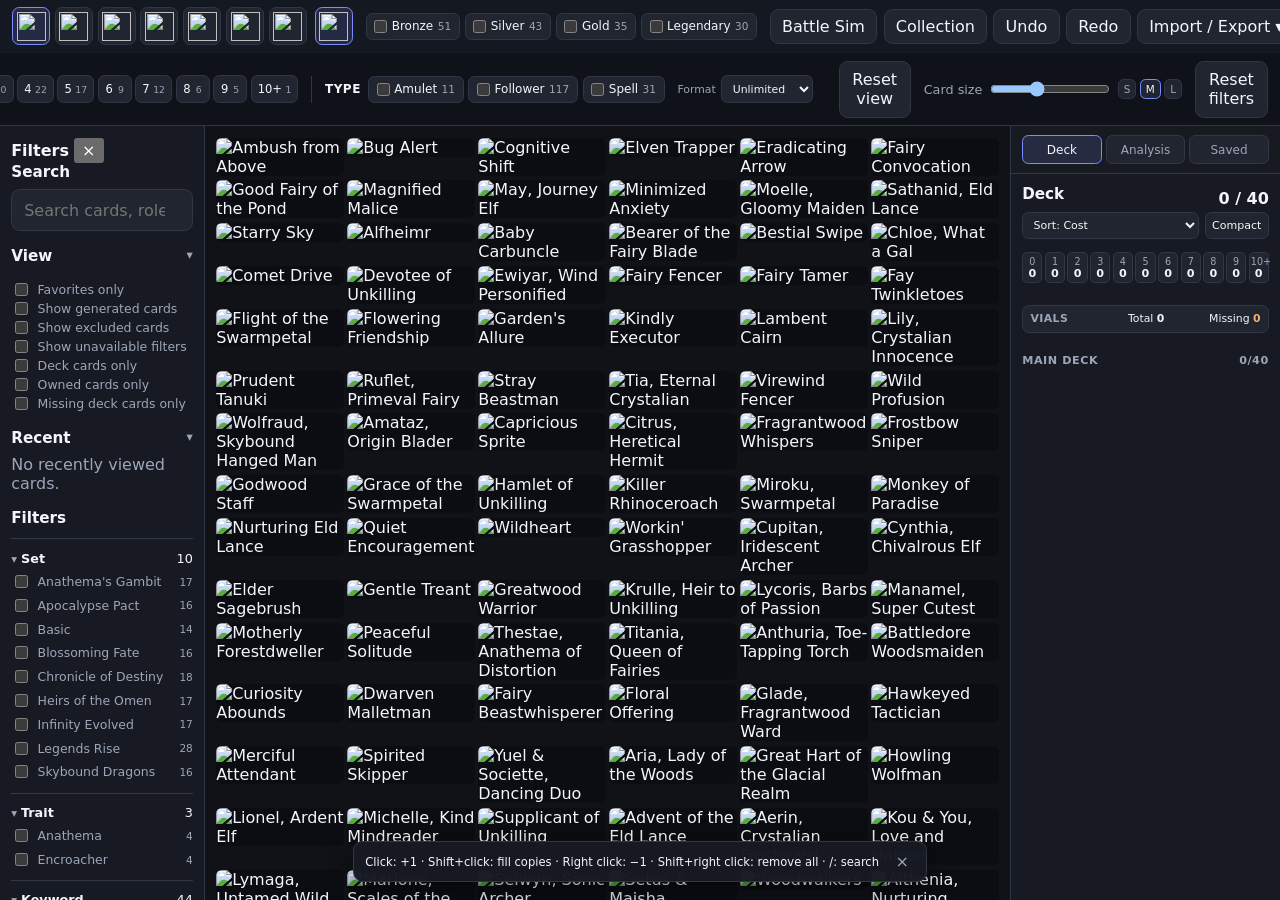
==== index.html @ 9905896e "ui: move filters into dismissing drawer" ====
<!doctype html>
<html lang="en">
<head>
  <meta charset="utf-8">
  <meta name="viewport" content="width=device-width, initial-scale=1">
  <title>Deci Builder</title>
  <link rel="stylesheet" href="./css/base.css">
  <link rel="stylesheet" href="./css/layout.css">
  <link rel="stylesheet" href="./css/cards.css">
  <link rel="stylesheet" href="./css/deck.css">
  <link rel="stylesheet" href="./css/filters.css">
  <link rel="stylesheet" href="./css/assistant.css">
  <link rel="stylesheet" href="./css/qol.css">
  <link rel="stylesheet" href="./css/sidebar.css">
  <link rel="stylesheet" href="./css/collection.css">
  <link rel="stylesheet" href="./css/tools.css">
</head>
<body>
  <header class="app-header">
    <div class="header-toolbar">
      <div class="header-control header-class-control">
        <div id="class-filter" class="class-list header-class-list"></div>
      </div>
      <div id="rarity-filter" class="header-filter-root header-rarity-root"></div>

      <div class="header-actions">
        <a class="button page-nav-button" href="./engines.html">Engines</a>
        <button id="open-collection" class="button" type="button">Collection</button>
        <button id="undo-deck" class="button" type="button">Undo</button>
        <button id="redo-deck" class="button" type="button">Redo</button>
        <div class="io-scope-menu">
          <button id="io-menu-trigger" class="button" type="button" aria-haspopup="menu" aria-expanded="false">Import / Export ▾</button>
          <div id="io-scope-dropdown" class="io-scope-dropdown" role="menu" hidden>
            <button type="button" role="menuitem" data-io-scope="deck"><strong>Deck</strong><span>Current deck and deck marks</span></button>
            <button type="button" role="menuitem" data-io-scope="collection"><strong>Collection</strong><span>Owned card quantities</span></button>
            <button type="button" role="menuitem" data-io-scope="all"><strong>Everything</strong><span>Full local backup</span></button>
          </div>
          <button id="open-io" type="button" hidden aria-hidden="true" tabindex="-1">Deck import / export</button>
        </div>
        <button id="clear-deck" class="button button-danger" type="button">Clear deck</button>
      </div>
    </div>

    <div class="content-toolbar header-subtoolbar">
      <button id="filters-drawer-toggle" class="button filter-drawer-toggle" type="button" aria-controls="filters-sidebar" aria-expanded="false">Filters</button>
      <strong id="results-count">0 cards</strong>
      <div id="cost-filter" class="cost-filter" aria-label="Cost filter"></div>
      <div id="type-filter" class="header-filter-root"></div>
      <div id="active-filters" class="active-filters" aria-label="Active filters"></div>
      <button id="reset-view" class="button" type="button">Reset view</button>
      <div id="discover-status" class="discover-status" hidden>
        <span id="discover-label"></span>
        <button id="clear-discover" type="button" aria-label="Clear discover">×</button>
      </div>
      <button id="reset-filters" class="button" type="button">Reset filters</button>
    </div>
  </header>

  <main class="app-shell">
    <aside id="filters-sidebar" class="sidebar" aria-hidden="true">
      <div class="filter-drawer-head">
        <strong>Filters</strong>
        <button id="filters-drawer-close" type="button" aria-label="Close filters">×</button>
      </div>

      <section>
        <h2>Search</h2>
        <input id="search-input" class="input" type="search" placeholder="Search cards, role:draw, related:&quot;Bat&quot;...">
      </section>

      <section class="quick-filters sidebar-collapsible" data-collapse-key="view">
        <h2 class="sidebar-collapse-title">View</h2>
        <div class="sidebar-collapse-body">
          <label><input id="favorites-only" type="checkbox"> Favorites only</label>
          <label><input id="show-generated" type="checkbox"> Show generated cards</label>
          <label><input id="show-excluded" type="checkbox"> Show excluded cards</label>
          <label><input id="show-unavailable" type="checkbox"> Show unavailable filters</label>
        </div>
      </section>

      <section class="sidebar-collapsible" data-collapse-key="recent">
        <h2 class="sidebar-collapse-title">Recent</h2>
        <div class="sidebar-collapse-body">
          <div id="recent-cards" class="compact-list recent-cards"></div>
        </div>
      </section>

      <section id="filters-root">
        <h2>Filters</h2>
        <div id="set-filter"></div>
        <div id="trait-filter"></div>
        <div id="keyword-filter"></div>
      </section>

      <div id="archetype-browser" hidden></div>
      <div id="package-browser" hidden></div>
    </aside>

    <section class="content">
      <div id="card-grid" class="card-grid"></div>
      <button id="back-to-top" class="back-to-top" type="button" hidden>↑ Top</button>
    </section>

    <aside class="deck-panel">
      <div id="deck-resizer" class="deck-resizer" aria-hidden="true"></div>
      <div class="deck-tabs" role="tablist">
        <button class="deck-tab-button active" data-tab="deck" type="button">Deck</button>
        <button class="deck-tab-button" data-tab="analysis" type="button">Analysis</button>
        <button class="deck-tab-button" data-tab="saved" type="button">Saved</button>
      </div>

      <section id="deck-tab" class="deck-tab-content active">
        <div class="deck-header">
          <h2>Deck</h2>
          <strong id="deck-count">0 / 40</strong>
        </div>
        <div id="deck-list" class="deck-list"></div>
      </section>

      <section id="analysis-tab" class="deck-tab-content">
        <div class="deck-header"><h2>Analysis</h2></div>
        <div id="deck-analysis"></div>
      </section>

      <section id="saved-tab" class="deck-tab-content">
        <div class="deck-header"><h2>Deck variants</h2></div>
        <div class="save-variant-row">
          <input id="variant-name" class="input" type="text" placeholder="Variant name">
          <button id="save-variant" class="button" type="button">Save</button>
        </div>
        <button id="open-compare" class="button full-button" type="button">Compare decks</button>
        <div id="saved-decks" class="saved-decks"></div>
      </section>
    </aside>
  </main>

  <button id="filters-drawer-backdrop" class="filter-drawer-backdrop" type="button" aria-label="Close filters" hidden></button>

  <dialog id="io-dialog" class="assistant-dialog">
    <div class="dialog-header">
      <h2>Deck import / export</h2>
      <button data-close-dialog="io-dialog" type="button">×</button>
    </div>
    <p class="muted">Export the current deck as JSON, import another deck, or copy a shareable URL.</p>
    <textarea id="io-text" rows="14" spellcheck="false"></textarea>
    <div class="dialog-actions">
      <button id="export-deck" class="button" type="button">Export deck</button>
      <button id="import-deck" class="button" type="button">Import deck</button>
      <button id="copy-share-link" class="button" type="button">Copy share link</button>
    </div>
  </dialog>

  <dialog id="collection-dialog" class="assistant-dialog">
    <div class="dialog-header">
      <h2>Collection import / export</h2>
      <button id="collection-dialog-close" type="button">×</button>
    </div>
    <div id="collection-summary" class="collection-summary"></div>
    <div class="collection-help">
      Collection files are keyed by the official card ID, not by the current card name, text, rarity or set label. New sets do not invalidate old exports. Unknown IDs are preserved on import so they can resolve automatically after a future card-database update.
    </div>
    <textarea id="collection-text" rows="14" spellcheck="false" placeholder="Export your collection or paste a collection JSON here..."></textarea>
    <div class="dialog-actions">
      <button id="export-collection" class="button" type="button">Export collection</button>
      <button id="import-collection-merge" class="button" type="button">Import & merge</button>
      <button id="import-collection-replace" class="button button-danger" type="button">Import & replace</button>
    </div>
    <div id="collection-status" class="collection-status" data-type="info"></div>
  </dialog>

  <dialog id="backup-dialog" class="assistant-dialog">
    <div class="dialog-header">
      <h2>Everything import / export</h2>
      <button id="backup-dialog-close" type="button">×</button>
    </div>
    <p class="muted">Full local backup: current deck, saved decks, collection, favorites, exclusions, preferences, Deck Lab notes and app view settings.</p>
    <textarea id="backup-text" rows="14" spellcheck="false" placeholder="Export everything or paste a full backup JSON here..."></textarea>
    <div class="dialog-actions">
      <button id="export-everything" class="button" type="button">Export everything</button>
      <button id="import-everything" class="button button-danger" type="button">Import & replace everything</button>
    </div>
    <div id="backup-status" class="collection-status" data-type="info"></div>
  </dialog>

  <dialog id="compare-dialog" class="assistant-dialog">
    <div class="dialog-header">
      <h2>Compare decks</h2>
      <button data-close-dialog="compare-dialog" type="button">×</button>
    </div>
    <div class="compare-selects">
      <select id="compare-left"></select>
      <span>vs</span>
      <select id="compare-right"></select>
    </div>
    <div id="compare-results"></div>
  </dialog>

  <dialog id="package-dialog" class="assistant-dialog">
    <div class="dialog-header">
      <h2 id="package-dialog-title">Add package</h2>
      <button data-close-dialog="package-dialog" type="button">×</button>
    </div>
    <p id="package-dialog-description" class="muted"></p>
    <div id="package-dialog-cards" class="package-dialog-cards"></div>
    <div class="dialog-actions">
      <button id="confirm-package" class="button" type="button">Add selected cards</button>
      <button id="package-card-only" class="button" type="button" hidden>Selected card only</button>
    </div>
  </dialog>

  <script type="module" src="./js/sidebar-collapse.js"></script>
  <script type="module" src="./js/app.js"></script>
  <script type="module" src="./js/io-menu.js"></script>
  <script type="module" src="./js/format-control.js"></script>
  <script type="module" src="./js/advanced-analysis-ui.js"></script>
</body>
</html>
---- css/base.css ----
:root {
  color-scheme: dark;
  --bg: #101218;
  --panel: #171a22;
  --panel-2: #202530;
  --text: #f4f6fb;
  --muted: #9ca6b8;
  --border: #303747;
  --accent: #7c8cff;
  --danger: #d65858;
}

* { box-sizing: border-box; }

html,
body {
  height: 100%;
}

body {
  margin: 0;
  display: flex;
  flex-direction: column;
  overflow: hidden;
  background: var(--bg);
  color: var(--text);
  font-family: Inter, ui-sans-serif, system-ui, -apple-system, BlinkMacSystemFont, "Segoe UI", sans-serif;
}

button, input, select { font: inherit; }
button { cursor: pointer; }
h1, h2, h3, p { margin-top: 0; }

.app-header {
  flex: 0 0 auto;
  border-bottom: 1px solid var(--border);
  background: var(--panel);
}

.header-toolbar {
  display: flex;
  align-items: center;
  gap: .8rem;
  min-height: 48px;
  padding: .45rem .75rem;
  overflow-x: hidden;
  background: #141820;
}

.header-toolbar .header-actions {
  margin-left: auto;
  flex-wrap: nowrap;
  flex: 0 0 auto;
}

.header-toolbar .header-actions .button {
  padding: .45rem .7rem;
  white-space: nowrap;
}

.header-control {
  display: flex;
  align-items: center;
  gap: .45rem;
  flex: 0 0 auto;
}

.header-control-label {
  color: var(--muted);
  font-size: .74rem;
  font-weight: 700;
  text-transform: uppercase;
  letter-spacing: .04em;
}

.button {
  border: 1px solid var(--border);
  border-radius: .55rem;
  padding: .55rem .8rem;
  background: var(--panel-2);
  color: var(--text);
}
.button:hover { border-color: var(--accent); }
.button-danger { border-color: #6f3434; }
.button-danger:hover { border-color: var(--danger); }

.input {
  width: 100%;
  border: 1px solid var(--border);
  border-radius: .55rem;
  padding: .65rem .75rem;
  background: var(--panel-2);
  color: var(--text);
}

.muted { color: var(--muted); }

/* Keep unfinished tools available by direct URL without advertising them in the app. */
a[href$="/engines.html"],
a[href$="/lab.html"],
a[href="./engines.html"],
a[href="./lab.html"] {
  display: none !important;
}

/* Remove helper copy when the control or section title already explains itself. */
.io-scope-dropdown [role="menuitem"] span,
#io-dialog > p.muted,
#backup-dialog > p.muted,
.collection-help,
.tools-panel > p.tools-muted,
.engines-title-row p.muted,
.engine-section-heading p.muted {
  display: none !important;
}
---- css/layout.css ----
.app-shell {
  flex: 1 1 auto;
  min-height: 0;
  display: grid;
  grid-template-columns: 205px minmax(0, 1fr) 270px;
  overflow: hidden;
}

.sidebar,
.content,
.deck-panel {
  min-height: 0;
  overflow-y: auto;
  overscroll-behavior: contain;
}

.sidebar,
.deck-panel {
  background: var(--panel);
  padding: .7rem;
}

.sidebar { border-right: 1px solid var(--border); }
.deck-panel { border-left: 1px solid var(--border); }

.sidebar section + section { margin-top: 1rem; }
.sidebar h2, .deck-panel h2 { font-size: .95rem; margin-bottom: .55rem; }

.content {
  min-width: 0;
  padding: .7rem;
  background: var(--bg);
}

.content-toolbar {
  display: flex;
  align-items: center;
  justify-content: flex-end;
  gap: .8rem;
  padding: .45rem .75rem;
  border-top: 1px solid rgba(255,255,255,.035);
  background: rgba(16,18,24,.98);
}

.header-subtoolbar {
  min-height: 42px;
}

.content-toolbar #results-count {
  margin-right: auto;
}

.card-size-control {
  display: flex;
  align-items: center;
  gap: .5rem;
  color: var(--muted);
  font-size: .8rem;
  white-space: nowrap;
}

.card-size-control input {
  width: 120px;
}

@media (max-width: 1100px) {
  .app-shell { grid-template-columns: 190px minmax(0, 1fr); }
  .deck-panel { display: none; }
}

@media (max-width: 720px) {
  body { overflow: auto; }
  .app-shell {
    display: block;
    overflow: visible;
  }
  .sidebar,
  .content,
  .deck-panel {
    overflow: visible;
  }
  .sidebar, .deck-panel { border: 0; border-bottom: 1px solid var(--border); }
  .content-toolbar { flex-wrap: wrap; }
  .card-size-control { order: 3; width: 100%; }
  .card-size-control input { flex: 1; }
}
---- css/cards.css ----
:root {
  --card-width: 118px;
}

.card-grid {
  display: grid;
  grid-template-columns: repeat(auto-fill, minmax(var(--card-width), 1fr));
  column-gap: .22rem;
  row-gap: .3rem;
  align-content: start;
  justify-content: stretch;
}

.card-tile {
  position: relative;
  width: 100%;
  min-width: 0;
  overflow: visible;
  border: 0;
  border-radius: .35rem;
  background: transparent;
  transition: transform .1s ease, filter .1s ease;
  cursor: pointer;
  user-select: none;
}

.card-tile:hover {
  transform: translateY(-2px) scale(1.015);
  filter: brightness(1.08);
  z-index: 2;
}

.card-tile img {
  display: block;
  width: 100%;
  height: auto;
  max-width: 100%;
  object-fit: contain;
  border-radius: .35rem;
  background: #0b0d12;
}

.card-tile.generated-card img { opacity: .82; }
.card-tile.excluded-card img { filter: grayscale(.8) brightness(.55); }
.card-tile.favorite-card img { box-shadow: 0 0 0 1px rgba(255,220,100,.75); }

.card-quantity,
.card-owned,
.card-favorite,
.card-generated-label {
  position: absolute;
  z-index: 3;
  display: grid;
  place-items: center;
  border: 1px solid rgba(255,255,255,.55);
  background: rgba(10,12,18,.9);
  color: #fff;
  box-shadow: 0 2px 8px rgba(0,0,0,.45);
}

.card-quantity {
  right: 4px;
  bottom: 4px;
  min-width: 24px;
  height: 24px;
  padding: 0 6px;
  border-radius: 999px;
  font-size: .78rem;
  font-weight: 800;
}

.card-owned {
  left: 4px;
  bottom: 4px;
  min-width: 24px;
  height: 20px;
  padding: 0 5px;
  border-radius: 999px;
  font-size: .64rem;
}

.card-favorite {
  left: 4px;
  top: 4px;
  width: 22px;
  height: 22px;
  border-radius: 999px;
  color: #ffd96b;
  font-size: .75rem;
}

.card-generated-label {
  right: 4px;
  top: 4px;
  border-radius: .3rem;
  padding: .16rem .28rem;
  color: var(--muted);
  font-size: .55rem;
  text-transform: uppercase;
}

.card-hover-preview {
  position: fixed;
  z-index: 10000;
  width: min(680px, calc(100vw - 20px));
  max-height: min(720px, calc(100vh - 20px));
  padding: .8rem;
  overflow: auto;
  border: 1px solid var(--border);
  border-radius: .75rem;
  background: rgba(20,23,31,.985);
  color: var(--text);
  box-shadow: 0 14px 40px rgba(0,0,0,.55);
  pointer-events: auto;
}

.card-hover-main {
  display: grid;
  grid-template-columns: 170px 1fr;
  gap: .9rem;
}

.card-hover-main-image {
  width: 170px;
  height: auto;
  border-radius: .45rem;
}

.card-hover-content {
  min-width: 0;
  font-size: .86rem;
  line-height: 1.45;
}

.card-hover-title-row {
  display: flex;
  align-items: flex-start;
  justify-content: space-between;
  gap: .6rem;
}

.card-hover-content h3 {
  margin: 0 0 .25rem;
  font-size: 1rem;
}

.card-hover-back {
  flex: 0 0 auto;
  border: 1px solid var(--border);
  border-radius: .4rem;
  padding: .25rem .45rem;
  background: var(--panel-2);
  color: var(--text);
  font-size: .72rem;
}

.card-hover-back:hover { border-color: var(--accent); }

.card-hover-meta,
.card-hover-line {
  color: var(--muted);
  margin-bottom: .45rem;
}

.card-hover-statline {
  display: flex;
  flex-wrap: wrap;
  gap: .35rem;
  margin: .45rem 0;
  color: var(--muted);
  font-size: .72rem;
}

.card-hover-statline span {
  border: 1px solid var(--border);
  border-radius: .35rem;
  padding: .18rem .35rem;
  background: var(--panel-2);
}

.card-hover-statline .generated-status {
  border-color: #765f35;
  color: #e1c27b;
}

.card-hover-effect {
  margin-top: .65rem;
  white-space: normal;
}

.preview-chip-row {
  display: flex;
  flex-wrap: wrap;
  align-items: center;
  gap: .3rem;
  margin: .4rem 0;
}

.chip-label {
  color: var(--muted);
  font-size: .66rem;
  text-transform: uppercase;
  letter-spacing: .04em;
}

.keyword-chip,
.role-chip {
  border: 1px solid var(--border);
  border-radius: 999px;
  padding: .18rem .42rem;
  background: var(--panel-2);
  font-size: .7rem;
}

.role-chip {
  border-color: rgba(124,140,255,.45);
  background: rgba(124,140,255,.10);
}

.card-hover-actions {
  display: flex;
  flex-wrap: wrap;
  gap: .3rem;
  margin-top: .75rem;
  padding-top: .6rem;
  border-top: 1px solid var(--border);
}

.card-hover-actions > button,
.owned-control button,
.package-preview-button {
  border: 1px solid var(--border);
  border-radius: .4rem;
  padding: .32rem .45rem;
  background: var(--panel-2);
  color: var(--text);
  font-size: .7rem;
}

.card-hover-actions > button:hover,
.owned-control button:hover,
.package-preview-button:hover {
  border-color: var(--accent);
}

.owned-control {
  display: inline-flex;
  align-items: center;
  gap: .28rem;
  margin-left: auto;
  color: var(--muted);
  font-size: .7rem;
}

.owned-control button {
  width: 26px;
  padding: .28rem 0;
}

.card-hover-related,
.card-hover-packages {
  margin-top: .8rem;
  padding-top: .7rem;
  border-top: 1px solid var(--border);
}

.card-hover-related-title {
  margin-bottom: .5rem;
  font-size: .72rem;
  font-weight: 700;
  color: var(--muted);
  text-transform: uppercase;
  letter-spacing: .04em;
}

.card-hover-related-grid {
  display: grid;
  grid-template-columns: repeat(auto-fill, minmax(88px, 1fr));
  gap: .45rem;
}

.card-hover-related-card {
  min-width: 0;
  border: 1px solid var(--border);
  border-radius: .5rem;
  padding: .35rem;
  background: var(--panel-2);
  color: var(--text);
  text-align: left;
}

.card-hover-related-card:hover {
  border-color: var(--accent);
  background: rgba(124,140,255,.12);
}

.card-hover-related-card img {
  display: block;
  width: 100%;
  height: auto;
  object-fit: contain;
  border-radius: .3rem;
  margin-bottom: .3rem;
}

.card-hover-related-card span {
  display: block;
  overflow: hidden;
  text-overflow: ellipsis;
  white-space: nowrap;
  font-size: .67rem;
}

.package-preview-list {
  display: grid;
  gap: .35rem;
}

.package-preview-button {
  text-align: left;
}

.package-preview-button strong,
.package-preview-button span {
  display: block;
}

.package-preview-button span {
  margin-top: .15rem;
  color: var(--muted);
  font-size: .65rem;
}

@media (max-width: 680px) {
  :root { --card-width: 105px; }

  .card-hover-preview {
    width: calc(100vw - 16px);
  }

  .card-hover-main {
    grid-template-columns: 110px 1fr;
  }

  .card-hover-main-image {
    width: 110px;
  }

  .card-hover-related-grid {
    grid-template-columns: repeat(auto-fill, minmax(72px, 1fr));
  }
}


/* Official card text formatting in hover preview */
.card-hover-effect .card-text-keyword { color: #f2e1a3; font-weight: 800; }
.card-hover-effect .card-text-emphasis { color: #d8dcff; }
.card-hover-effect strong, .card-hover-effect span, .card-hover-effect em { display: inline; }
.card-hover-effect em { color: #f0f2f8; font-style: italic; }
.card-hover-effect .card-text-separator { height: 1px; margin: .45rem 0; border: 0; background: var(--border); }
---- css/deck.css ----
.deck-header {
  display: flex;
  align-items: center;
  justify-content: space-between;
}

.deck-overflow {
  color: var(--danger);
  font-weight: 900;
}

.deck-list {
  display: flex;
  flex-direction: column;
  gap: .35rem;
}

.deck-row {
  display: grid;
  grid-template-columns: 32px minmax(0, 1fr) auto;
  align-items: center;
  gap: .4rem;
  border: 1px solid var(--border);
  border-radius: .5rem;
  padding: .38rem;
  background: var(--panel-2);
}

.deck-row img {
  width: 32px;
  height: 44px;
  object-fit: cover;
  border-radius: .25rem;
}

.deck-row-title {
  min-width: 0;
  font-size: .76rem;
}

.deck-row-title strong {
  display: block;
  white-space: nowrap;
  overflow: hidden;
  text-overflow: ellipsis;
}

.deck-controls {
  display: flex;
  align-items: center;
  gap: .2rem;
  font-size: .72rem;
}

.deck-controls button {
  width: 25px;
  height: 25px;
  border: 1px solid var(--border);
  border-radius: .35rem;
  background: var(--panel);
  color: var(--text);
}

.deck-controls button:hover {
  border-color: var(--accent);
}
---- css/filters.css ----
.class-list,
.filter-options {
  display: flex;
  flex-direction: column;
  gap: .3rem;
}

.filter-group {
  margin-top: .7rem;
  padding-top: .7rem;
  border-top: 1px solid var(--border);
}

.filter-group-title {
  display: flex;
  justify-content: space-between;
  gap: .5rem;
  font-size: .8rem;
  margin-bottom: .4rem;
}

.filter-option {
  display: flex;
  align-items: center;
  gap: .4rem;
  color: var(--muted);
  font-size: .78rem;
}

.class-button {
  width: 100%;
  text-align: left;
  border: 1px solid var(--border);
  border-radius: .45rem;
  padding: .45rem .55rem;
  background: var(--panel-2);
  color: var(--text);
}

.class-button.active {
  border-color: var(--accent);
  background: rgba(124,140,255,.16);
}

.neutral-toggle {
  display: flex;
  align-items: center;
  gap: .35rem;
  margin-top: .35rem;
  padding: .45rem .55rem;
  border: 1px solid var(--border);
  border-radius: .45rem;
  color: var(--text);
  background: rgba(124,140,255,.08);
  font-size: .82rem;
}

.header-class-list {
  flex-direction: row;
  align-items: center;
  gap: .3rem;
  flex-wrap: nowrap;
}

.header-class-list .class-button {
  width: auto;
  padding: .38rem .58rem;
  white-space: nowrap;
  font-size: .77rem;
}

.header-class-list .neutral-toggle {
  flex: 0 0 auto;
  width: auto;
  margin: 0 0 0 .2rem;
  padding: .38rem .55rem;
  white-space: nowrap;
  font-size: .77rem;
}

.header-filter-root {
  flex: 0 0 auto;
}

.header-filter-root .filter-group {
  display: flex;
  align-items: center;
  gap: .45rem;
  margin: 0;
  padding: 0 0 0 .8rem;
  border-top: 0;
  border-left: 1px solid var(--border);
}

.header-filter-root .filter-group-title {
  margin: 0;
  color: var(--text);
  font-size: .75rem;
  text-transform: uppercase;
  letter-spacing: .04em;
}

.header-filter-root .filter-group-title span {
  display: none;
}

.header-filter-root .filter-options {
  flex-direction: row;
  align-items: center;
  gap: .3rem;
}

.header-filter-root .filter-option {
  gap: .28rem;
  padding: .34rem .48rem;
  border: 1px solid var(--border);
  border-radius: .4rem;
  background: var(--panel-2);
  color: var(--text);
  white-space: nowrap;
  font-size: .75rem;
}

.header-filter-root .filter-option:has(input:checked) {
  border-color: var(--accent);
  background: rgba(124,140,255,.16);
}

.header-filter-root input {
  margin: 0;
}

.cost-filter {
  display: flex;
  align-items: center;
  gap: .22rem;
  margin-left: .65rem;
  white-space: nowrap;
}

.cost-filter::before {
  content: "Cost";
  margin-right: .2rem;
  color: var(--muted);
  font-size: .72rem;
  font-weight: 700;
  text-transform: uppercase;
  letter-spacing: .04em;
}

.cost-button {
  min-width: 28px;
  height: 28px;
  border: 1px solid var(--border);
  border-radius: .4rem;
  padding: 0 .38rem;
  background: var(--panel-2);
  color: var(--text);
  font-size: .72rem;
}

.cost-button:hover,
.cost-button.active {
  border-color: var(--accent);
  background: rgba(124,140,255,.16);
}


/* Official Shadowverse class icon controls */
.header-class-list .class-icon-button {
  display: grid;
  place-items: center;
  width: 38px;
  height: 38px;
  padding: .22rem;
}

.header-class-list .class-icon-button img,
.header-class-list .neutral-icon-toggle img {
  display: block;
  width: 29px;
  height: 29px;
  object-fit: contain;
  pointer-events: none;
}

.header-class-list .neutral-icon-toggle {
  position: relative;
  display: grid;
  place-items: center;
  width: 38px;
  height: 38px;
  padding: .22rem;
  cursor: pointer;
}

.header-class-list .neutral-icon-toggle input {
  position: absolute;
  inset: 0;
  width: 100%;
  height: 100%;
  margin: 0;
  opacity: 0;
  cursor: pointer;
}

.header-class-list .neutral-icon-toggle:has(input:checked) {
  border-color: var(--accent);
  background: rgba(124,140,255,.16);
}

.header-rarity-root .filter-group-title {
  display: none;
}

.header-rarity-root .filter-group {
  padding-left: 0;
  border-left: 0;
}
---- css/assistant.css ----
.header-actions {
  display: flex;
  align-items: center;
  gap: .4rem;
  flex-wrap: wrap;
}

.quick-filters {
  display: grid;
  gap: .35rem;
}

.quick-filters label {
  display: flex;
  align-items: center;
  gap: .4rem;
  color: var(--muted);
  font-size: .78rem;
}

.compact-list {
  display: flex;
  flex-direction: column;
  gap: .35rem;
}

.compact-button {
  width: 100%;
  border: 1px solid var(--border);
  border-radius: .4rem;
  padding: .4rem .5rem;
  background: var(--panel-2);
  color: var(--text);
  text-align: left;
  font-size: .76rem;
}

.compact-button:hover,
.compact-button.active {
  border-color: var(--accent);
  background: rgba(124,140,255,.14);
}

.compact-button small {
  display: block;
  margin-top: .15rem;
  color: var(--muted);
}

.discover-status {
  display: flex;
  align-items: center;
  gap: .35rem;
  border: 1px solid var(--accent);
  border-radius: 999px;
  padding: .28rem .45rem .28rem .6rem;
  background: rgba(124,140,255,.12);
  color: var(--text);
  font-size: .76rem;
}

.discover-status[hidden] {
  display: none !important;
}

.discover-status button {
  border: 0;
  background: transparent;
  color: var(--text);
  font-size: 1rem;
  line-height: 1;
}

.deck-tabs {
  position: sticky;
  top: -.7rem;
  z-index: 10;
  display: grid;
  grid-template-columns: repeat(3, 1fr);
  gap: .25rem;
  margin: -.7rem -.7rem .7rem;
  padding: .55rem .7rem;
  border-bottom: 1px solid var(--border);
  background: rgba(23,26,34,.97);
}

.deck-tab-button {
  border: 1px solid var(--border);
  border-radius: .4rem;
  padding: .4rem .35rem;
  background: var(--panel-2);
  color: var(--muted);
  font-size: .75rem;
}

.deck-tab-button.active {
  border-color: var(--accent);
  color: var(--text);
  background: rgba(124,140,255,.15);
}

.deck-tab-content { display: none; }
.deck-tab-content.active { display: block; }

.deck-mark-select {
  width: 88px;
  border: 1px solid var(--border);
  border-radius: .35rem;
  padding: .22rem .28rem;
  background: var(--panel);
  color: var(--text);
  font-size: .68rem;
}

.deck-row-meta {
  display: flex;
  gap: .3rem;
  align-items: center;
  margin-top: .2rem;
}

.deck-owned {
  color: var(--muted);
  font-size: .66rem;
}

.analysis-section {
  margin-bottom: .9rem;
}

.analysis-section h3 {
  margin-bottom: .4rem;
  font-size: .82rem;
}

.analysis-grid {
  display: grid;
  grid-template-columns: repeat(2, minmax(0, 1fr));
  gap: .35rem;
}

.analysis-card {
  border: 1px solid var(--border);
  border-radius: .45rem;
  padding: .45rem;
  background: var(--panel-2);
  font-size: .72rem;
}

.analysis-card strong {
  display: block;
  margin-bottom: .1rem;
  font-size: .9rem;
}

.curve-row {
  display: grid;
  grid-template-columns: 28px 1fr 24px;
  gap: .35rem;
  align-items: center;
  margin-bottom: .25rem;
  font-size: .7rem;
}

.curve-bar {
  height: 8px;
  overflow: hidden;
  border-radius: 99px;
  background: #0c0e13;
}

.curve-bar > span {
  display: block;
  height: 100%;
  background: currentColor;
  color: var(--accent);
}

.analysis-chip-list {
  display: flex;
  flex-wrap: wrap;
  gap: .3rem;
}

.analysis-chip {
  border: 1px solid var(--border);
  border-radius: 999px;
  padding: .2rem .4rem;
  background: var(--panel-2);
  color: var(--muted);
  font-size: .68rem;
}

.analysis-warning {
  margin-bottom: .35rem;
  border-left: 3px solid var(--border);
  padding: .35rem .45rem;
  background: var(--panel-2);
  font-size: .7rem;
}

.analysis-warning.warn { border-left-color: #caa34f; }
.analysis-warning.info { border-left-color: var(--accent); }

.dependency-item {
  margin-bottom: .45rem;
  border: 1px solid var(--border);
  border-radius: .45rem;
  padding: .45rem;
  background: var(--panel-2);
  font-size: .7rem;
}

.dependency-item strong { display: block; margin-bottom: .2rem; }

.save-variant-row {
  display: grid;
  grid-template-columns: 1fr auto;
  gap: .35rem;
  margin-bottom: .5rem;
}

.full-button {
  width: 100%;
  margin-bottom: .6rem;
}

.saved-decks {
  display: flex;
  flex-direction: column;
  gap: .4rem;
}

.saved-deck-item {
  border: 1px solid var(--border);
  border-radius: .45rem;
  padding: .45rem;
  background: var(--panel-2);
}

.saved-deck-item strong {
  display: block;
  margin-bottom: .3rem;
  font-size: .78rem;
}

.saved-deck-actions {
  display: flex;
  gap: .3rem;
}

.saved-deck-actions button {
  flex: 1;
  border: 1px solid var(--border);
  border-radius: .35rem;
  padding: .3rem;
  background: var(--panel);
  color: var(--text);
  font-size: .68rem;
}

.io-scope-menu {
  position: relative;
  flex: 0 0 auto;
}

.io-scope-dropdown {
  position: fixed;
  z-index: 120;
  width: 250px;
  overflow: hidden;
  border: 1px solid var(--border);
  border-radius: .6rem;
  padding: .25rem;
  background: #171b24;
  box-shadow: 0 14px 34px rgba(0,0,0,.45);
}

.io-scope-dropdown[hidden] { display: none !important; }

.io-scope-dropdown button {
  width: 100%;
  border: 0;
  border-radius: .42rem;
  padding: .5rem .55rem;
  background: transparent;
  color: var(--text);
  text-align: left;
}

.io-scope-dropdown button:hover,
.io-scope-dropdown button:focus-visible {
  outline: 0;
  background: var(--panel-2);
}

.io-scope-dropdown strong,
.io-scope-dropdown span {
  display: block;
}

.io-scope-dropdown strong {
  font-size: .78rem;
}

.io-scope-dropdown span {
  margin-top: .1rem;
  color: var(--muted);
  font-size: .66rem;
}

.assistant-dialog {
  width: min(720px, calc(100vw - 24px));
  max-height: calc(100vh - 30px);
  overflow: auto;
  border: 1px solid var(--border);
  border-radius: .7rem;
  padding: .8rem;
  background: var(--panel);
  color: var(--text);
}

.assistant-dialog::backdrop { background: rgba(0,0,0,.72); }

.dialog-header {
  display: flex;
  align-items: center;
  justify-content: space-between;
  gap: .6rem;
  margin-bottom: .6rem;
}

.dialog-header h2 { margin: 0; font-size: 1rem; }
.dialog-header button {
  border: 0;
  background: transparent;
  color: var(--text);
  font-size: 1.5rem;
}

.assistant-dialog textarea {
  width: 100%;
  resize: vertical;
  border: 1px solid var(--border);
  border-radius: .5rem;
  padding: .6rem;
  background: #0d1016;
  color: var(--text);
  font-family: ui-monospace, SFMono-Regular, Consolas, monospace;
  font-size: .75rem;
}

.dialog-actions {
  display: flex;
  gap: .4rem;
  flex-wrap: wrap;
  margin-top: .55rem;
}

.compare-selects {
  display: grid;
  grid-template-columns: 1fr auto 1fr;
  gap: .5rem;
  align-items: center;
  margin-bottom: .7rem;
}

.compare-selects select {
  border: 1px solid var(--border);
  border-radius: .4rem;
  padding: .45rem;
  background: var(--panel-2);
  color: var(--text);
}

.compare-row {
  display: grid;
  grid-template-columns: 1fr 45px 45px;
  gap: .5rem;
  align-items: center;
  padding: .35rem 0;
  border-bottom: 1px solid rgba(255,255,255,.05);
  font-size: .75rem;
}

.package-dialog-cards {
  display: flex;
  flex-direction: column;
  gap: .4rem;
}

.package-dialog-card {
  display: grid;
  grid-template-columns: auto 42px 1fr auto;
  gap: .5rem;
  align-items: center;
  border: 1px solid var(--border);
  border-radius: .45rem;
  padding: .35rem;
  background: var(--panel-2);
}

.package-dialog-card img {
  width: 42px;
  aspect-ratio: .715;
  object-fit: cover;
  border-radius: .25rem;
}

.package-dialog-card input[type="number"] {
  width: 52px;
  border: 1px solid var(--border);
  border-radius: .35rem;
  padding: .3rem;
  background: var(--panel);
  color: var(--text);
}

@media (max-width: 850px) {
  .header-actions { display: none; }
}
---- css/qol.css ----
:root {
  --deck-panel-width: 270px;
}

.app-shell {
  grid-template-columns: 205px minmax(0, 1fr) var(--deck-panel-width);
}

.deck-panel {
  position: relative;
}

.deck-resizer {
  position: absolute;
  top: 0;
  bottom: 0;
  left: -4px;
  z-index: 30;
  width: 8px;
  cursor: col-resize;
}

.deck-resizer:hover,
.deck-resizer.dragging {
  background: rgba(124, 140, 255, .28);
}

.active-filters {
  display: flex;
  align-items: center;
  gap: .3rem;
  flex-wrap: wrap;
  min-width: 0;
}

.active-filter-chip {
  border: 1px solid rgba(124, 140, 255, .5);
  border-radius: 999px;
  padding: .22rem .42rem;
  background: rgba(124, 140, 255, .12);
  color: var(--text);
  font-size: .68rem;
  white-space: nowrap;
}

.active-filter-chip:hover {
  border-color: var(--accent);
}

.filter-group-clear {
  margin-left: .25rem;
  border: 0;
  background: transparent;
  color: var(--muted);
  font-size: .72rem;
  padding: 0 .15rem;
}

.filter-group-clear:hover {
  color: var(--text);
}

.filter-option-count {
  margin-left: auto;
  color: var(--muted);
  font-size: .66rem;
}

.card-size-control {
  display: flex;
  align-items: center;
  gap: .35rem;
}

.card-size-presets {
  display: inline-flex;
  gap: .2rem;
}

.card-size-preset {
  border: 1px solid var(--border);
  border-radius: .35rem;
  padding: .18rem .32rem;
  background: var(--panel-2);
  color: var(--muted);
  font-size: .65rem;
}

.card-size-preset:hover,
.card-size-preset.active {
  border-color: var(--accent);
  color: var(--text);
}

.back-to-top {
  position: sticky;
  left: calc(100% - 78px);
  bottom: .7rem;
  z-index: 40;
  border: 1px solid var(--border);
  border-radius: 999px;
  padding: .42rem .6rem;
  background: rgba(23, 26, 34, .95);
  color: var(--text);
  box-shadow: 0 5px 18px rgba(0,0,0,.35);
}

.recent-cards .compact-button {
  display: grid;
  grid-template-columns: 24px minmax(0, 1fr);
  align-items: center;
  gap: .4rem;
}

.recent-cards img {
  width: 24px;
  height: 34px;
  object-fit: cover;
  border-radius: .2rem;
}

.qol-hint {
  position: fixed;
  left: 50%;
  bottom: 18px;
  z-index: 12000;
  display: flex;
  align-items: center;
  gap: .65rem;
  transform: translateX(-50%);
  border: 1px solid var(--border);
  border-radius: .6rem;
  padding: .55rem .7rem;
  background: rgba(23,26,34,.98);
  color: var(--text);
  box-shadow: 0 10px 30px rgba(0,0,0,.45);
  font-size: .72rem;
}

.qol-hint button {
  border: 0;
  background: transparent;
  color: var(--muted);
  font-size: 1rem;
}

.deck-toolbar {
  display: grid;
  grid-template-columns: 1fr auto;
  gap: .35rem;
  margin-bottom: .45rem;
}

.deck-toolbar select,
.deck-toolbar button {
  border: 1px solid var(--border);
  border-radius: .4rem;
  padding: .32rem .4rem;
  background: var(--panel-2);
  color: var(--text);
  font-size: .69rem;
}

.deck-cost-strip {
  display: grid;
  grid-template-columns: repeat(11, minmax(0, 1fr));
  gap: .15rem;
  margin-bottom: .55rem;
}

.deck-cost-cell {
  border: 1px solid var(--border);
  border-radius: .3rem;
  padding: .18rem .08rem;
  background: var(--panel-2);
  text-align: center;
  font-size: .6rem;
  color: var(--muted);
}

.deck-cost-cell strong {
  display: block;
  color: var(--text);
  font-size: .7rem;
}

.deck-section-title {
  display: flex;
  align-items: center;
  justify-content: space-between;
  gap: .4rem;
  margin: .55rem 0 .35rem;
  color: var(--muted);
  font-size: .7rem;
  font-weight: 800;
  text-transform: uppercase;
  letter-spacing: .05em;
}

.deck-section-title.workbench {
  color: #e4b45c;
  border-top: 1px solid #66512b;
  padding-top: .55rem;
}

.deck-valid {
  color: #77d591;
}

.deck-panel.compact-deck .deck-row {
  grid-template-columns: 24px minmax(0, 1fr) auto;
  padding: .25rem .3rem;
}

.deck-panel.compact-deck .deck-row img {
  width: 24px;
  height: 33px;
}

.deck-panel.compact-deck .deck-row-meta,
.deck-panel.compact-deck .deck-mark-select {
  display: none;
}

.deck-panel.compact-deck .deck-row-title {
  font-size: .7rem;
}

.deck-panel.compact-deck .deck-controls button {
  width: 22px;
  height: 22px;
}

.card-tile.maxed-card img {
  filter: saturate(.55) brightness(.72);
}

.card-tile.maxed-card:hover img {
  filter: saturate(.72) brightness(.85);
}

.card-mark {
  position: absolute;
  right: 4px;
  top: 4px;
  z-index: 4;
  border: 1px solid rgba(255,255,255,.4);
  border-radius: .3rem;
  padding: .14rem .28rem;
  background: rgba(10,12,18,.92);
  color: var(--text);
  font-size: .55rem;
  font-weight: 800;
  text-transform: uppercase;
}

.card-mark-core { border-color: #77d591; }
.card-mark-optional { border-color: #7c8cff; }
.card-mark-tech { border-color: #e4b45c; }

.card-hover-preview.pinned {
  border-color: var(--accent);
  box-shadow: 0 0 0 1px rgba(124,140,255,.25), 0 14px 40px rgba(0,0,0,.55);
}

.card-hover-title-actions {
  display: flex;
  align-items: center;
  gap: .3rem;
}

.card-hover-pin,
.card-hover-close,
.preview-inline-link,
.trait-chip {
  border: 1px solid var(--border);
  border-radius: .4rem;
  padding: .22rem .38rem;
  background: var(--panel-2);
  color: var(--text);
  font-size: .68rem;
}

.card-hover-pin.active,
.card-hover-pin:hover,
.card-hover-close:hover,
.preview-inline-link:hover,
.trait-chip:hover,
.keyword-chip:hover {
  border-color: var(--accent);
}

.card-hover-close {
  width: 28px;
  height: 28px;
  padding: 0;
  font-size: 1rem;
}

.preview-inline-link {
  display: inline;
  padding: .06rem .2rem;
  border-radius: .25rem;
  color: inherit;
}

.trait-chip,
.keyword-chip {
  cursor: pointer;
}

@media (max-width: 1100px) {
  .app-shell { grid-template-columns: 190px minmax(0, 1fr); }
  .deck-resizer { display: none; }
}

@media (max-width: 720px) {
  .active-filters { width: 100%; }
  .qol-hint { width: calc(100vw - 20px); }
}


.cost-button {
  min-width: 34px;
  display: inline-grid;
  grid-template-columns: auto auto;
  align-items: center;
  gap: .22rem;
}

.cost-button small {
  color: var(--muted);
  font-size: .58rem;
}

.cost-button.active small {
  color: var(--text);
}

.cost-clear {
  border: 0;
  background: transparent;
  color: var(--muted);
  padding: .2rem .3rem;
  font-size: .66rem;
}

.cost-clear:hover { color: var(--text); }

.card-excluded {
  position: absolute;
  z-index: 5;
  left: 50%;
  top: 4px;
  transform: translateX(-50%);
  border: 1px solid rgba(214,88,88,.85);
  border-radius: .3rem;
  padding: .14rem .3rem;
  background: rgba(70,20,24,.92);
  color: #ffd8d8;
  font-size: .55rem;
  font-weight: 800;
  text-transform: uppercase;
}
---- css/sidebar.css ----
.page-nav-button {
  display: inline-flex;
  align-items: center;
  text-decoration: none;
}

.sidebar-collapse-title,
#filters-root .filter-group-title {
  cursor: pointer;
  user-select: none;
}

.sidebar-collapse-title::after {
  content: "▾";
  float: right;
  color: var(--muted);
  font-size: .78rem;
}

.sidebar-collapsible.collapsed .sidebar-collapse-title::after {
  content: "▸";
}

.sidebar-collapsible.collapsed .sidebar-collapse-body {
  display: none;
}

#filters-root .filter-group-title strong::before {
  content: "▾ ";
  color: var(--muted);
  font-size: .72rem;
}

#filters-root .filter-group.collapsed .filter-group-title strong::before {
  content: "▸ ";
}

#filters-root .filter-group.collapsed .filter-options {
  display: none;
}

#filters-root .filter-group.collapsed {
  padding-bottom: 0;
}
---- css/collection.css ----
.collection-summary {
  display: grid;
  grid-template-columns: repeat(4, minmax(0, 1fr));
  gap: .45rem;
  margin: .65rem 0;
}

.collection-summary > div {
  border: 1px solid var(--border);
  border-radius: .5rem;
  padding: .55rem;
  background: var(--panel-2);
}

.collection-summary strong,
.collection-summary span {
  display: block;
}

.collection-summary strong {
  margin-bottom: .15rem;
  font-size: 1rem;
}

.collection-summary span {
  color: var(--muted);
  font-size: .68rem;
}

.collection-help {
  margin: .55rem 0;
  border-left: 3px solid var(--accent);
  padding: .45rem .55rem;
  background: rgba(124,140,255,.08);
  color: var(--muted);
  font-size: .72rem;
  line-height: 1.45;
}

.collection-status {
  min-height: 1.2rem;
  margin-top: .45rem;
  font-size: .72rem;
}

.collection-status[data-type="success"] { color: #8fd6a4; }
.collection-status[data-type="error"] { color: #f09a9a; }
.collection-status[data-type="info"] { color: var(--muted); }

.deck-craft-summary {
  display: grid;
  grid-template-columns: auto 1fr 1fr;
  gap: .35rem;
  align-items: center;
  margin: .45rem 0;
  border: 1px solid var(--border);
  border-radius: .45rem;
  padding: .4rem .45rem;
  background: var(--panel-2);
  font-size: .68rem;
}

.deck-craft-summary > span:first-child {
  color: var(--muted);
  text-transform: uppercase;
  letter-spacing: .04em;
  font-weight: 700;
}

.deck-craft-summary > span:not(:first-child) {
  text-align: right;
}

.craft-missing-value {
  color: #efb26c;
}

.crafting-overview-grid {
  margin-bottom: .55rem;
}

.craft-rarity-breakdown {
  display: flex;
  flex-direction: column;
  gap: .25rem;
  margin-bottom: .6rem;
}

.craft-rarity-row {
  display: grid;
  grid-template-columns: 72px 1fr auto;
  gap: .4rem;
  align-items: center;
  border-bottom: 1px solid rgba(255,255,255,.05);
  padding: .25rem .1rem;
  font-size: .68rem;
}

.craft-rarity-row span {
  color: var(--muted);
}

.craft-missing-list {
  display: flex;
  flex-direction: column;
  gap: .3rem;
}

.craft-missing-card {
  display: grid;
  grid-template-columns: 34px minmax(0, 1fr) auto;
  gap: .4rem;
  align-items: center;
  border: 1px solid var(--border);
  border-radius: .42rem;
  padding: .3rem;
  background: var(--panel-2);
}

.craft-missing-card img {
  width: 34px;
  height: 47px;
  object-fit: cover;
  object-position: top center;
  border-radius: .24rem;
}

.craft-missing-card > div {
  min-width: 0;
}

.craft-missing-card > div strong,
.craft-missing-card > div span {
  display: block;
}

.craft-missing-card > div strong {
  overflow: hidden;
  text-overflow: ellipsis;
  white-space: nowrap;
  font-size: .7rem;
}

.craft-missing-card > div span {
  margin-top: .1rem;
  color: var(--muted);
  font-size: .62rem;
}

.craft-missing-card > strong {
  color: #efb26c;
  font-size: .7rem;
}

.craft-note {
  margin: .55rem 0 0;
  color: var(--muted);
  font-size: .62rem;
  line-height: 1.4;
}

@media (max-width: 720px) {
  .collection-summary { grid-template-columns: repeat(2, minmax(0, 1fr)); }
  .deck-craft-summary { grid-template-columns: 1fr 1fr; }
  .deck-craft-summary > span:first-child { grid-column: 1 / -1; }
  .deck-craft-summary > span:not(:first-child) { text-align: left; }
}
---- css/tools.css ----
@import url("./mobile.css");

body.tools-body {
  min-height: 100vh;
  overflow: auto;
  background: var(--bg);
}

.tools-header {
  position: sticky;
  top: 0;
  z-index: 30;
  display: flex;
  align-items: center;
  gap: .55rem;
  padding: .6rem .8rem;
  border-bottom: 1px solid var(--border);
  background: rgba(20,24,32,.98);
}

.tools-header .tools-title {
  margin-right: auto;
  font-weight: 800;
}

.tools-page {
  width: min(1500px, calc(100% - 2rem));
  margin: 0 auto;
  padding: 1rem 0 3rem;
}

.tools-toolbar,
.tools-panel,
.tools-card,
.tools-stat,
.tools-set-card {
  border: 1px solid var(--border);
  background: var(--panel);
}

.tools-toolbar {
  display: flex;
  flex-wrap: wrap;
  align-items: center;
  gap: .55rem;
  margin-bottom: 1rem;
  border-radius: .7rem;
  padding: .65rem;
}

.tools-toolbar .input,
.tools-toolbar select,
.tools-panel select,
.tools-panel input,
.tools-panel textarea {
  border: 1px solid var(--border);
  border-radius: .45rem;
  background: var(--panel-2);
  color: var(--text);
}

.tools-toolbar .input { min-width: 240px; }
.tools-toolbar select,
.tools-panel select { padding: .45rem .5rem; }

.tools-grid {
  display: grid;
  grid-template-columns: repeat(auto-fit, minmax(300px, 1fr));
  gap: .7rem;
}

.tools-stats {
  display: grid;
  grid-template-columns: repeat(auto-fit, minmax(150px, 1fr));
  gap: .55rem;
  margin-bottom: 1rem;
}

.tools-stat {
  border-radius: .6rem;
  padding: .7rem;
}

.tools-stat strong {
  display: block;
  font-size: 1.15rem;
}

.tools-stat span,
.tools-muted {
  color: var(--muted);
  font-size: .72rem;
}

.tools-panel {
  margin-top: 1rem;
  border-radius: .7rem;
  padding: .8rem;
}

.tools-panel h2,
.tools-panel h3 { margin-bottom: .65rem; }

.collection-set-grid {
  display: grid;
  grid-template-columns: repeat(auto-fit, minmax(220px, 1fr));
  gap: .55rem;
}

.tools-set-card {
  border-radius: .55rem;
  padding: .6rem;
}

.tools-progress {
  height: 6px;
  margin-top: .45rem;
  overflow: hidden;
  border-radius: 999px;
  background: #0c0f14;
}

.tools-progress > span {
  display: block;
  height: 100%;
  border-radius: inherit;
  background: var(--accent);
}

.collection-card-grid {
  display: grid;
  grid-template-columns: repeat(auto-fill, minmax(265px, 1fr));
  gap: .55rem;
}

.collection-card-row {
  display: grid;
  grid-template-columns: 52px minmax(0,1fr) auto;
  gap: .55rem;
  align-items: center;
  border: 1px solid var(--border);
  border-radius: .55rem;
  padding: .4rem;
  background: var(--panel-2);
}

.collection-card-row img {
  width: 52px;
  height: 72px;
  object-fit: cover;
  object-position: top center;
  border-radius: .3rem;
}

.collection-card-row strong,
.planner-card strong { display: block; }
.collection-card-row small { color: var(--muted); }

.owned-stepper {
  display: grid;
  grid-template-columns: 28px 34px 28px;
  gap: .2rem;
  align-items: center;
}

.owned-stepper button {
  height: 28px;
  border: 1px solid var(--border);
  border-radius: .35rem;
  background: var(--panel);
  color: var(--text);
}

.owned-stepper strong { text-align: center; }

.planner-decks {
  display: flex;
  flex-wrap: wrap;
  gap: .4rem;
}

.planner-decks label {
  display: inline-flex;
  align-items: center;
  gap: .3rem;
  border: 1px solid var(--border);
  border-radius: .45rem;
  padding: .4rem .5rem;
  background: var(--panel-2);
}

.planner-card,
.legality-line,
.lab-result-row {
  border-bottom: 1px solid var(--border);
  padding: .45rem 0;
}

.planner-card:last-child,
.legality-line:last-child,
.lab-result-row:last-child { border-bottom: 0; }

.tools-actions {
  display: flex;
  flex-wrap: wrap;
  gap: .4rem;
  margin-top: .6rem;
}

.tools-panel textarea {
  width: 100%;
  min-height: 180px;
  padding: .55rem;
  resize: vertical;
}

.lab-two-col {
  display: grid;
  grid-template-columns: repeat(2, minmax(0, 1fr));
  gap: .8rem;
}

.lab-card-select {
  width: 100%;
  min-height: 170px;
}

.lab-compare-grid {
  display: grid;
  grid-template-columns: repeat(auto-fit, minmax(200px,1fr));
  gap: .5rem;
}

.lab-compare-card {
  border: 1px solid var(--border);
  border-radius: .55rem;
  padding: .55rem;
  background: var(--panel-2);
}

.lab-compare-card img {
  width: 100px;
  height: auto;
  border-radius: .35rem;
  float: left;
  margin: 0 .55rem .35rem 0;
}

.lab-good { color: #83d89b; }
.lab-bad { color: #f18d8d; }
.lab-warn { color: #e6c675; }

.format-control {
  display: inline-flex;
  align-items: center;
  gap: .3rem;
  color: var(--muted);
  font-size: .68rem;
  white-space: nowrap;
}
.format-control select {
  border: 1px solid var(--border);
  border-radius: .4rem;
  padding: .35rem .45rem;
  background: var(--panel-2);
  color: var(--text);
}

.advanced-stat small {
  display: block;
  margin-top: .15rem;
  color: var(--muted);
  font-size: .58rem;
}
.advanced-legality-title { margin-top: .85rem; }
.legality-box {
  border: 1px solid var(--border);
  border-radius: .5rem;
  padding: .55rem;
  font-size: .72rem;
}
.legality-box.legal { border-color: rgba(80,190,120,.55); }
.legality-box.illegal { border-color: rgba(220,90,90,.55); }
.legality-note { margin-top: .35rem; color: var(--muted); }

@media (max-width: 760px) {
  .tools-page { width: min(100% - 1rem, 1500px); }
  .tools-header { flex-wrap: wrap; }
  .lab-two-col { grid-template-columns: 1fr; }
}
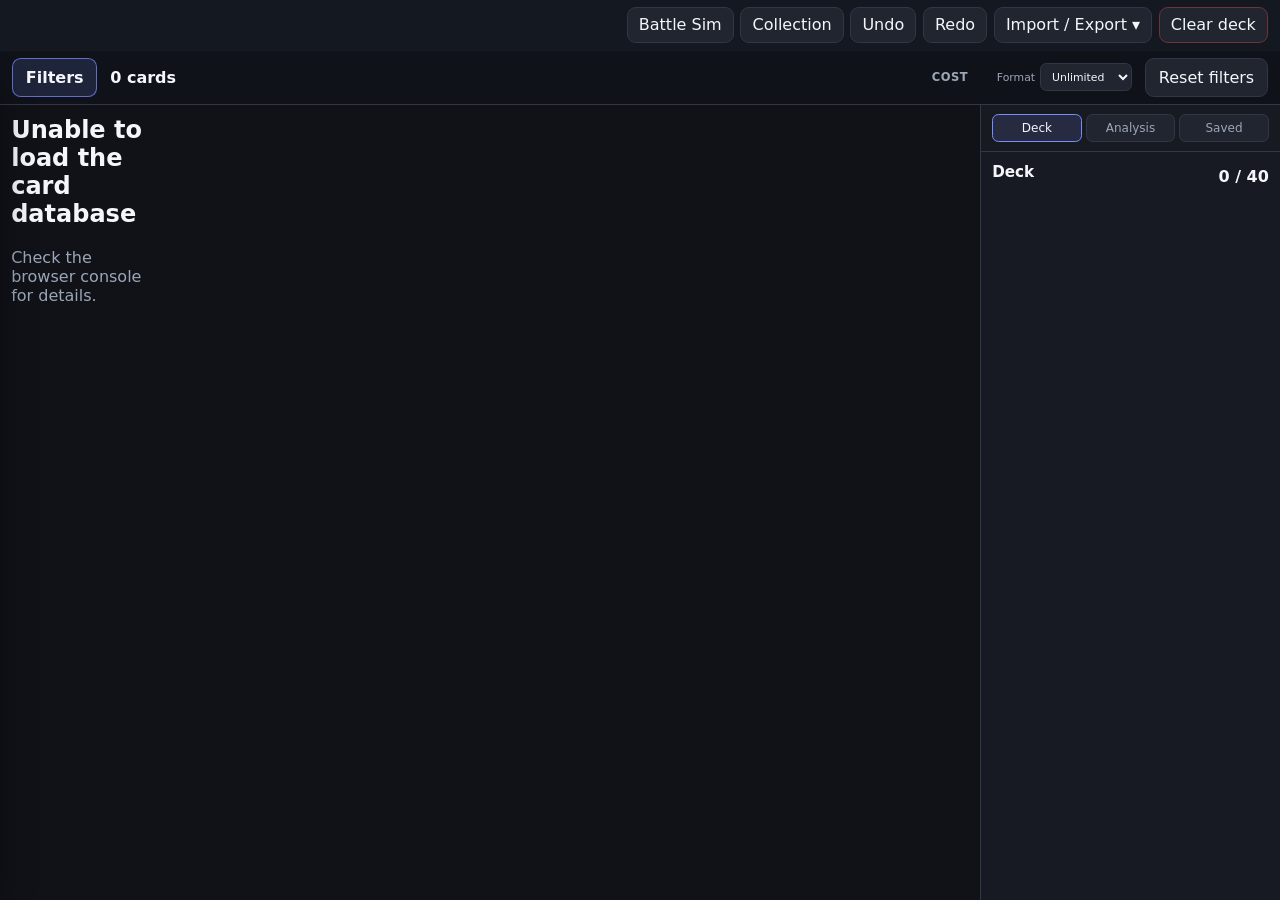
==== commit abfb5678: "ui: organize card browser toolbar" ====
--- a/index.html
+++ b/index.html
@@ -47,12 +47,15 @@
       <div id="cost-filter" class="cost-filter" aria-label="Cost filter"></div>
       <div id="type-filter" class="header-filter-root"></div>
       <div id="active-filters" class="active-filters" aria-label="Active filters"></div>
-      <button id="reset-view" class="button" type="button">Reset view</button>
       <div id="discover-status" class="discover-status" hidden>
         <span id="discover-label"></span>
         <button id="clear-discover" type="button" aria-label="Clear discover">×</button>
       </div>
-      <button id="reset-filters" class="button" type="button">Reset filters</button>
+      <div class="view-controls">
+        <span id="format-control-slot"></span>
+        <span id="card-size-control-slot"></span>
+        <button id="reset-filters" class="button" type="button">Reset filters</button>
+      </div>
     </div>
   </header>
 
--- a/css/layout.css
+++ b/css/layout.css
@@ -2,7 +2,7 @@
   flex: 1 1 auto;
   min-height: 0;
   display: grid;
-  grid-template-columns: 205px minmax(0, 1fr) 270px;
+  grid-template-columns: minmax(0, 1fr) var(--deck-panel-width, 300px);
   overflow: hidden;
 }
 
@@ -64,7 +64,7 @@
 }
 
 @media (max-width: 1100px) {
-  .app-shell { grid-template-columns: 190px minmax(0, 1fr); }
+  .app-shell { grid-template-columns: minmax(0, 1fr); }
   .deck-panel { display: none; }
 }
 
--- a/css/qol.css
+++ b/css/qol.css
@@ -1,9 +1,10 @@
 :root {
-  --deck-panel-width: 270px;
+  --deck-panel-width: 300px;
+  --filter-drawer-top: 90px;
 }
 
 .app-shell {
-  grid-template-columns: 205px minmax(0, 1fr) var(--deck-panel-width);
+  grid-template-columns: minmax(0, 1fr) var(--deck-panel-width);
 }
 
 .deck-panel {
@@ -25,6 +26,76 @@
   background: rgba(124, 140, 255, .28);
 }
 
+.filter-drawer-toggle {
+  border-color: rgba(124, 140, 255, .72);
+  background: rgba(124, 140, 255, .15);
+  font-weight: 750;
+}
+
+.filter-drawer-head {
+  display: flex;
+  align-items: center;
+  justify-content: space-between;
+  gap: .5rem;
+  margin: -.7rem -.7rem .75rem;
+  padding: .6rem .7rem;
+  border-bottom: 1px solid var(--border);
+  background: rgba(23, 26, 34, .985);
+}
+
+.filter-drawer-head button {
+  width: 30px;
+  height: 30px;
+  border: 1px solid var(--border);
+  border-radius: .45rem;
+  background: var(--panel-2);
+  color: var(--text);
+  font-size: 1rem;
+}
+
+.filter-drawer-backdrop {
+  position: fixed;
+  z-index: 490;
+  top: var(--filter-drawer-top);
+  right: 0;
+  bottom: 0;
+  left: 0;
+  border: 0;
+  padding: 0;
+  background: rgba(5, 7, 11, .42);
+}
+
+.filter-drawer-backdrop[hidden] {
+  display: none;
+}
+
+@media (min-width: 761px) {
+  .app-shell > .sidebar {
+    position: fixed;
+    z-index: 500;
+    top: var(--filter-drawer-top);
+    bottom: 0;
+    left: 0;
+    display: block;
+    width: 280px;
+    max-width: calc(100vw - 44px);
+    border-right: 1px solid var(--border);
+    box-shadow: 12px 0 34px rgba(0, 0, 0, .42);
+    transform: translateX(calc(-100% - 14px));
+    transition: transform .16s ease;
+  }
+
+  .app-shell > .sidebar.drawer-open {
+    transform: translateX(0);
+  }
+
+  .filter-drawer-head {
+    position: sticky;
+    top: -.7rem;
+    z-index: 3;
+  }
+}
+
 .active-filters {
   display: flex;
   align-items: center;
@@ -33,18 +104,43 @@
   min-width: 0;
 }
 
+.active-filters:empty {
+  display: none;
+}
+
+.active-filters:not(:empty) {
+  min-height: 30px;
+  padding: .22rem .32rem;
+  border: 1px solid rgba(124, 140, 255, .34);
+  border-radius: .5rem;
+  background: rgba(124, 140, 255, .07);
+  box-shadow: inset 0 0 0 1px rgba(124, 140, 255, .04);
+}
+
+.active-filters:not(:empty)::before {
+  content: "Active";
+  margin-right: .05rem;
+  color: #bcc4ff;
+  font-size: .62rem;
+  font-weight: 800;
+  letter-spacing: .04em;
+  text-transform: uppercase;
+}
+
 .active-filter-chip {
-  border: 1px solid rgba(124, 140, 255, .5);
+  border: 1px solid rgba(124, 140, 255, .72);
   border-radius: 999px;
-  padding: .22rem .42rem;
-  background: rgba(124, 140, 255, .12);
+  padding: .24rem .46rem;
+  background: rgba(124, 140, 255, .18);
   color: var(--text);
   font-size: .68rem;
+  font-weight: 700;
   white-space: nowrap;
 }
 
 .active-filter-chip:hover {
-  border-color: var(--accent);
+  border-color: #b0b9ff;
+  background: rgba(124, 140, 255, .28);
 }
 
 .filter-group-clear {
@@ -86,10 +182,19 @@
   font-size: .65rem;
 }
 
+.card-size-preset[data-card-size-mode="fit"] {
+  padding-inline: .42rem;
+  font-weight: 800;
+}
+
 .card-size-preset:hover,
 .card-size-preset.active {
   border-color: var(--accent);
   color: var(--text);
+}
+
+.card-size-preset.active {
+  background: rgba(124, 140, 255, .16);
 }
 
 .back-to-top {
@@ -310,15 +415,20 @@
 }
 
 @media (max-width: 1100px) {
-  .app-shell { grid-template-columns: 190px minmax(0, 1fr); }
+  .app-shell { grid-template-columns: minmax(0, 1fr); }
   .deck-resizer { display: none; }
 }
 
-@media (max-width: 720px) {
-  .active-filters { width: 100%; }
+@media (max-width: 760px) {
+  .filter-drawer-toggle,
+  .filter-drawer-head,
+  .filter-drawer-backdrop {
+    display: none !important;
+  }
+
+  .active-filters { width: auto; }
   .qol-hint { width: calc(100vw - 20px); }
 }
-
 
 .cost-button {
   min-width: 34px;
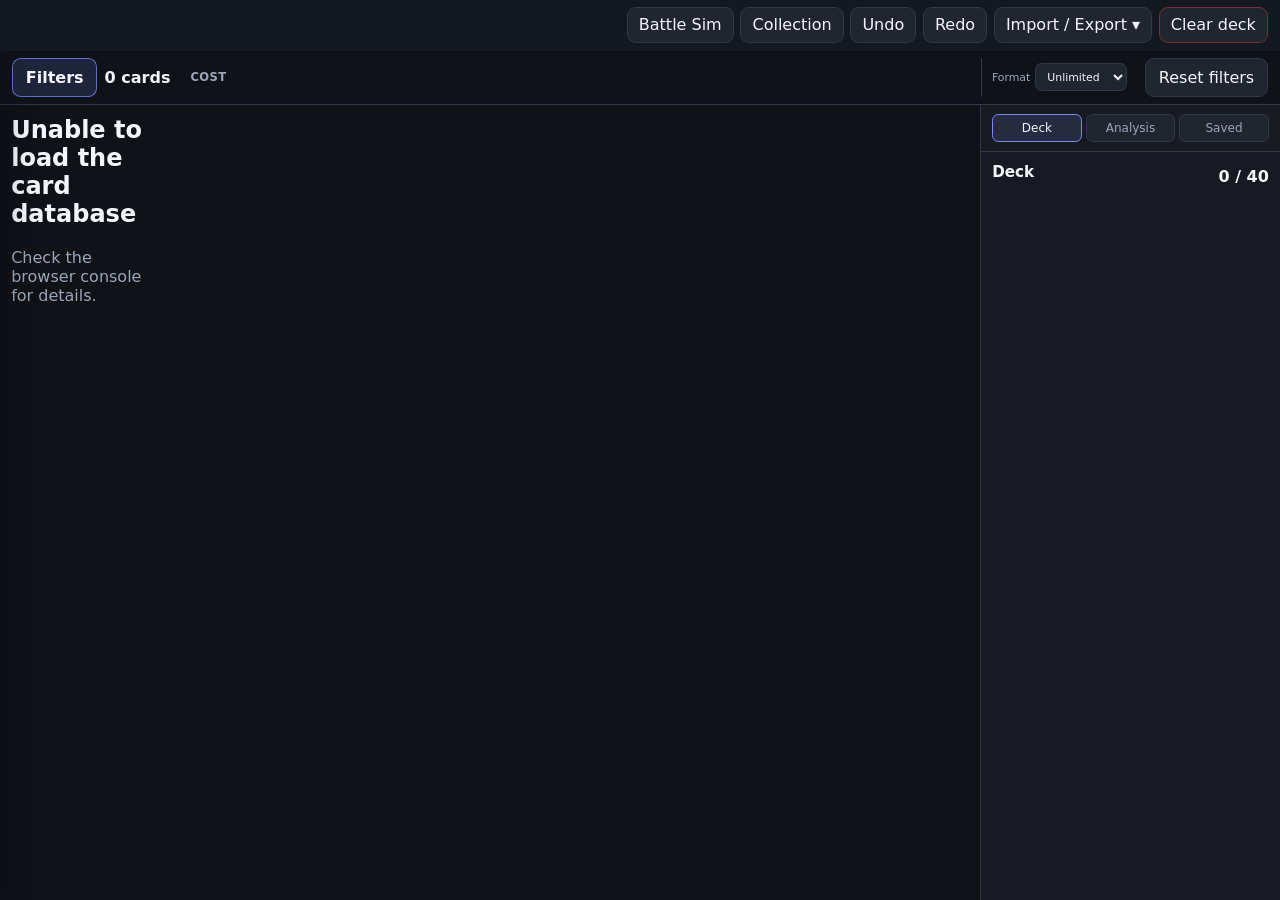
==== commit 980b0758: "fix: keep reset filters mount valid during app init" ====
--- a/index.html
+++ b/index.html
@@ -54,8 +54,8 @@
       <div class="view-controls">
         <span id="format-control-slot"></span>
         <span id="card-size-control-slot"></span>
-        <button id="reset-filters" class="button" type="button">Reset filters</button>
-      </div>
+      </div>
+      <button id="reset-filters" class="button" type="button">Reset filters</button>
     </div>
   </header>
 
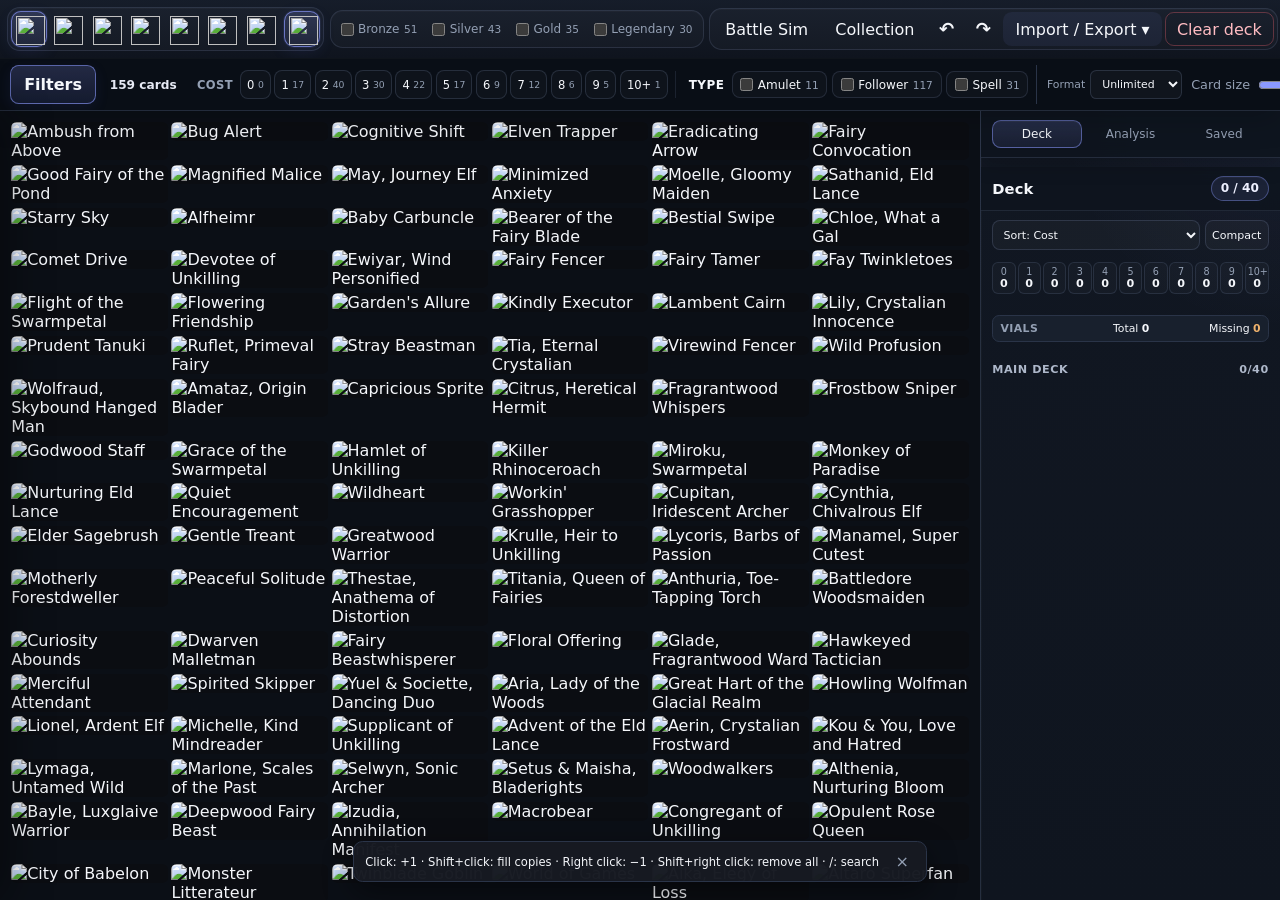
==== commit 702bfebd: "ui: enable modern header and deck styling" ====
--- a/index.html
+++ b/index.html
@@ -14,6 +14,7 @@
   <link rel="stylesheet" href="./css/sidebar.css">
   <link rel="stylesheet" href="./css/collection.css">
   <link rel="stylesheet" href="./css/tools.css">
+  <link rel="stylesheet" href="./css/modern-ui.css?v=20260818-1">
 </head>
 <body>
   <header class="app-header">
@@ -211,6 +212,7 @@
     </div>
   </dialog>
 
+  <script type="module" src="./js/modern-ui.js?v=20260818-1"></script>
   <script type="module" src="./js/sidebar-collapse.js"></script>
   <script type="module" src="./js/app.js"></script>
   <script type="module" src="./js/io-menu.js"></script>
--- a/css/modern-ui.css
+++ b/css/modern-ui.css
@@ -0,0 +1,549 @@
+:root {
+  --bg: #0b0f16;
+  --panel: #111722;
+  --panel-2: #18202d;
+  --panel-3: #202a3a;
+  --text: #f5f7fb;
+  --muted: #94a0b4;
+  --border: #2a3448;
+  --accent: #8b99ff;
+  --accent-strong: #b8c0ff;
+  --danger: #ff6873;
+  --surface-glow: rgba(139, 153, 255, .14);
+}
+
+body {
+  background:
+    radial-gradient(circle at 18% -16%, rgba(88, 110, 255, .12), transparent 34%),
+    radial-gradient(circle at 88% -24%, rgba(130, 73, 205, .08), transparent 30%),
+    var(--bg);
+}
+
+.app-header {
+  position: relative;
+  z-index: 80;
+  border-bottom-color: rgba(120, 137, 175, .22);
+  background: rgba(13, 18, 27, .96);
+  box-shadow: 0 8px 30px rgba(0, 0, 0, .18);
+}
+
+.header-toolbar {
+  min-height: 52px;
+  gap: .5rem;
+  padding: .45rem .65rem;
+  background: linear-gradient(180deg, rgba(22, 29, 42, .98), rgba(15, 20, 30, .98));
+}
+
+.header-control.header-class-control,
+.header-rarity-root .filter-group,
+.header-actions {
+  border: 1px solid rgba(113, 128, 163, .22);
+  border-radius: .8rem;
+  background: rgba(255, 255, 255, .025);
+  box-shadow: inset 0 1px 0 rgba(255, 255, 255, .025);
+}
+
+.header-control.header-class-control {
+  padding: .18rem;
+}
+
+.header-class-list {
+  gap: .16rem;
+}
+
+.header-class-list .class-icon-button,
+.header-class-list .neutral-icon-toggle {
+  width: 36px;
+  height: 36px;
+  border-color: transparent;
+  border-radius: .62rem;
+  background: transparent;
+  transition: background .14s ease, border-color .14s ease, transform .14s ease, box-shadow .14s ease;
+}
+
+.header-class-list .class-icon-button:hover,
+.header-class-list .neutral-icon-toggle:hover {
+  border-color: rgba(139, 153, 255, .34);
+  background: rgba(139, 153, 255, .09);
+  transform: translateY(-1px);
+}
+
+.header-class-list .class-icon-button.active,
+.header-class-list .neutral-icon-toggle:has(input:checked) {
+  border-color: rgba(139, 153, 255, .68);
+  background: linear-gradient(180deg, rgba(139, 153, 255, .19), rgba(139, 153, 255, .10));
+  box-shadow: 0 0 0 1px rgba(139, 153, 255, .08), 0 5px 16px rgba(68, 83, 185, .14);
+}
+
+.header-rarity-root .filter-group {
+  gap: .12rem;
+  padding: .18rem .22rem;
+}
+
+.header-rarity-root .filter-options {
+  gap: .12rem;
+}
+
+.header-rarity-root .filter-option {
+  min-height: 30px;
+  border-color: transparent;
+  border-radius: .52rem;
+  padding: .31rem .46rem;
+  background: transparent;
+  color: var(--muted);
+  transition: background .14s ease, border-color .14s ease, color .14s ease;
+}
+
+.header-rarity-root .filter-option:hover {
+  background: rgba(255, 255, 255, .045);
+  color: var(--text);
+}
+
+.header-rarity-root .filter-option:has(input:checked) {
+  border-color: rgba(139, 153, 255, .42);
+  background: rgba(139, 153, 255, .13);
+  color: var(--text);
+}
+
+.header-actions {
+  gap: .18rem;
+  padding: .18rem;
+}
+
+.button,
+.header-actions .button,
+.deck-tab-button,
+.deck-toolbar select,
+.deck-toolbar button,
+.format-control select,
+.input {
+  transition: background .14s ease, border-color .14s ease, color .14s ease, transform .14s ease, box-shadow .14s ease;
+}
+
+.button {
+  border-color: rgba(113, 128, 163, .28);
+  background: linear-gradient(180deg, rgba(37, 46, 62, .88), rgba(27, 34, 47, .88));
+  box-shadow: inset 0 1px 0 rgba(255, 255, 255, .03);
+}
+
+.button:hover {
+  border-color: rgba(139, 153, 255, .58);
+  background: linear-gradient(180deg, rgba(45, 55, 74, .96), rgba(30, 38, 53, .96));
+  transform: translateY(-1px);
+}
+
+.header-actions .button {
+  height: 34px;
+  border-color: transparent;
+  background: transparent;
+  box-shadow: none;
+}
+
+.header-actions .button:hover {
+  border-color: rgba(139, 153, 255, .24);
+  background: rgba(139, 153, 255, .09);
+}
+
+.header-actions #io-menu-trigger {
+  background: rgba(139, 153, 255, .075);
+}
+
+.header-icon-button {
+  width: 34px;
+  min-width: 34px;
+  padding: 0 !important;
+  font-size: 1.12rem;
+  font-weight: 800;
+  line-height: 1;
+}
+
+#clear-deck.button-danger {
+  border-color: rgba(255, 104, 115, .32);
+  color: #ffbcc2;
+}
+
+#clear-deck.button-danger:hover {
+  border-color: rgba(255, 104, 115, .68);
+  background: rgba(255, 104, 115, .10);
+}
+
+#clear-deck.confirming {
+  border-color: rgba(255, 104, 115, .9);
+  background: rgba(255, 104, 115, .18);
+  color: #fff;
+  box-shadow: 0 0 0 2px rgba(255, 104, 115, .08);
+}
+
+.header-subtoolbar {
+  min-height: 44px;
+  gap: .38rem;
+  padding: .38rem .65rem;
+  border-top: 1px solid rgba(255, 255, 255, .025);
+  background: rgba(10, 14, 22, .96);
+}
+
+#filters-drawer-toggle {
+  min-height: 32px;
+  border-color: rgba(139, 153, 255, .58);
+  background: linear-gradient(180deg, rgba(139, 153, 255, .20), rgba(105, 119, 226, .12));
+  box-shadow: 0 4px 14px rgba(65, 78, 178, .12);
+}
+
+#results-count {
+  padding: .28rem .42rem;
+  border-radius: .45rem;
+  color: #e6e9f4;
+  font-size: .76rem;
+  font-weight: 750;
+}
+
+.cost-filter {
+  margin-left: .25rem;
+}
+
+.cost-button {
+  min-width: 31px;
+  height: 29px;
+  border-color: rgba(113, 128, 163, .24);
+  border-radius: .5rem;
+  background: rgba(255, 255, 255, .025);
+}
+
+.cost-button:hover,
+.cost-button.active {
+  border-color: rgba(139, 153, 255, .58);
+  background: rgba(139, 153, 255, .13);
+  box-shadow: inset 0 0 0 1px rgba(139, 153, 255, .05);
+}
+
+.header-subtoolbar .header-filter-root .filter-group {
+  border-left-color: rgba(113, 128, 163, .18);
+}
+
+.header-subtoolbar .header-filter-root .filter-option {
+  border-color: rgba(113, 128, 163, .22);
+  border-radius: .5rem;
+  background: rgba(255, 255, 255, .025);
+}
+
+.header-subtoolbar .header-filter-root .filter-option:has(input:checked) {
+  border-color: rgba(139, 153, 255, .58);
+  background: rgba(139, 153, 255, .13);
+}
+
+.active-filters:not(:empty) {
+  min-height: 0;
+  gap: .22rem;
+  padding: 0;
+  border: 0;
+  background: transparent;
+  box-shadow: none;
+}
+
+.active-filters:not(:empty)::before {
+  display: none;
+}
+
+.active-filter-chip {
+  min-height: 28px;
+  border-color: rgba(139, 153, 255, .34);
+  border-radius: .52rem;
+  padding: .26rem .48rem;
+  background: rgba(139, 153, 255, .09);
+  color: #e8eaff;
+  font-size: .68rem;
+  font-weight: 750;
+  box-shadow: inset 0 1px 0 rgba(255, 255, 255, .025);
+}
+
+.active-filter-chip:hover {
+  border-color: rgba(184, 192, 255, .72);
+  background: rgba(139, 153, 255, .16);
+  transform: translateY(-1px);
+}
+
+.view-controls {
+  gap: .42rem;
+  padding-left: .5rem;
+  border-left-color: rgba(113, 128, 163, .18);
+}
+
+.format-control select,
+.deck-toolbar select,
+.deck-toolbar button {
+  border-color: rgba(113, 128, 163, .26);
+  background: rgba(255, 255, 255, .03);
+}
+
+.card-size-control input[type="range"] {
+  accent-color: var(--accent);
+}
+
+.card-size-preset {
+  border-color: rgba(113, 128, 163, .24);
+  border-radius: .45rem;
+  background: rgba(255, 255, 255, .025);
+}
+
+.card-size-preset.active {
+  border-color: rgba(139, 153, 255, .58);
+  background: rgba(139, 153, 255, .13);
+}
+
+#reset-filters {
+  color: var(--muted);
+}
+
+#reset-filters:hover {
+  color: var(--text);
+}
+
+.app-shell > .sidebar {
+  border-right-color: rgba(113, 128, 163, .26);
+  background: linear-gradient(180deg, rgba(18, 24, 35, .995), rgba(13, 18, 27, .995));
+  box-shadow: 18px 0 44px rgba(0, 0, 0, .46);
+}
+
+.filter-drawer-head {
+  border-bottom-color: rgba(113, 128, 163, .22);
+  background: rgba(17, 23, 34, .94);
+  backdrop-filter: blur(16px);
+}
+
+.filter-drawer-head button {
+  border-color: rgba(113, 128, 163, .24);
+  background: rgba(255, 255, 255, .035);
+}
+
+.sidebar section {
+  border-radius: .65rem;
+}
+
+.sidebar .input {
+  border-color: rgba(113, 128, 163, .26);
+  background: rgba(255, 255, 255, .035);
+  box-shadow: inset 0 1px 0 rgba(255, 255, 255, .02);
+}
+
+.sidebar .input:focus {
+  outline: none;
+  border-color: rgba(139, 153, 255, .62);
+  box-shadow: 0 0 0 3px rgba(139, 153, 255, .08);
+}
+
+.filter-option {
+  border-radius: .42rem;
+  padding: .18rem .2rem;
+  transition: background .12s ease, color .12s ease;
+}
+
+.filter-option:hover {
+  background: rgba(255, 255, 255, .035);
+  color: var(--text);
+}
+
+.filter-option input,
+.quick-filters input {
+  accent-color: var(--accent);
+}
+
+.deck-panel {
+  border-left-color: rgba(113, 128, 163, .24);
+  background:
+    radial-gradient(circle at 100% 0, rgba(139, 153, 255, .06), transparent 26%),
+    linear-gradient(180deg, #111722 0%, #0f151f 100%);
+  box-shadow: inset 1px 0 0 rgba(255, 255, 255, .018);
+}
+
+.deck-tabs {
+  top: -.7rem;
+  margin-bottom: .55rem;
+  border-bottom-color: rgba(113, 128, 163, .22);
+  background: rgba(15, 21, 31, .92);
+  backdrop-filter: blur(16px);
+  box-shadow: 0 8px 20px rgba(0, 0, 0, .16);
+}
+
+.deck-tab-button {
+  border-color: transparent;
+  border-radius: .55rem;
+  background: transparent;
+}
+
+.deck-tab-button:hover {
+  color: var(--text);
+  background: rgba(255, 255, 255, .04);
+}
+
+.deck-tab-button.active {
+  border-color: rgba(139, 153, 255, .5);
+  background: linear-gradient(180deg, rgba(139, 153, 255, .18), rgba(139, 153, 255, .09));
+  box-shadow: inset 0 1px 0 rgba(255, 255, 255, .035);
+}
+
+.deck-tab-content.active > .deck-header {
+  position: sticky;
+  top: 42px;
+  z-index: 9;
+  margin: 0 -.7rem .55rem;
+  padding: .56rem .7rem .58rem;
+  border-bottom: 1px solid rgba(113, 128, 163, .18);
+  background: rgba(15, 21, 31, .93);
+  backdrop-filter: blur(14px);
+}
+
+.deck-header h2 {
+  margin: 0;
+  font-size: .92rem;
+  letter-spacing: .01em;
+}
+
+#deck-count {
+  min-width: 58px;
+  border: 1px solid rgba(139, 153, 255, .38);
+  border-radius: 999px;
+  padding: .28rem .48rem;
+  background: rgba(139, 153, 255, .11);
+  color: #eef0ff;
+  text-align: center;
+  font-size: .76rem;
+  font-weight: 850;
+  box-shadow: inset 0 1px 0 rgba(255, 255, 255, .03);
+}
+
+.deck-valid {
+  color: #8ee6a6;
+}
+
+.deck-toolbar {
+  gap: .28rem;
+  margin-bottom: .5rem;
+}
+
+.deck-toolbar select,
+.deck-toolbar button {
+  min-height: 30px;
+  border-radius: .5rem;
+}
+
+.deck-cost-strip {
+  gap: .12rem;
+}
+
+.deck-cost-cell {
+  border-color: rgba(113, 128, 163, .20);
+  border-radius: .38rem;
+  background: rgba(255, 255, 255, .025);
+}
+
+.deck-section-title {
+  color: #aeb8ca;
+}
+
+.deck-list {
+  gap: .28rem;
+}
+
+.deck-row {
+  grid-template-columns: 34px minmax(0, 1fr) auto;
+  gap: .38rem;
+  border-color: rgba(113, 128, 163, .22);
+  border-radius: .6rem;
+  padding: .34rem .36rem;
+  background: linear-gradient(180deg, rgba(31, 40, 55, .78), rgba(24, 31, 44, .78));
+  box-shadow: inset 0 1px 0 rgba(255, 255, 255, .022);
+  transition: border-color .13s ease, background .13s ease, transform .13s ease, box-shadow .13s ease;
+}
+
+.deck-row:hover {
+  border-color: rgba(139, 153, 255, .46);
+  background: linear-gradient(180deg, rgba(36, 46, 63, .9), rgba(26, 34, 48, .9));
+  box-shadow: 0 4px 14px rgba(0, 0, 0, .14), inset 0 1px 0 rgba(255, 255, 255, .03);
+  transform: translateX(-1px);
+}
+
+.deck-row img {
+  width: 34px;
+  height: 47px;
+  border-radius: .32rem;
+  box-shadow: 0 3px 10px rgba(0, 0, 0, .22);
+}
+
+.deck-row-title strong {
+  color: #f2f4fa;
+  font-weight: 760;
+}
+
+.deck-row-meta {
+  margin-top: .12rem;
+}
+
+.deck-mark-select {
+  border-color: rgba(113, 128, 163, .22);
+  background: rgba(11, 15, 22, .45);
+}
+
+.deck-controls {
+  gap: 0;
+  overflow: hidden;
+  border: 1px solid rgba(113, 128, 163, .24);
+  border-radius: 999px;
+  padding: 2px;
+  background: rgba(7, 10, 15, .38);
+  font-weight: 800;
+}
+
+.deck-controls button {
+  width: 22px;
+  height: 22px;
+  border: 0;
+  border-radius: 999px;
+  background: transparent;
+  color: #dbe0ee;
+  font-weight: 900;
+}
+
+.deck-controls button:hover {
+  border-color: transparent;
+  background: rgba(139, 153, 255, .17);
+  color: #fff;
+}
+
+.deck-controls span {
+  min-width: 29px;
+  text-align: center;
+  color: #eef0ff;
+  font-size: .69rem;
+}
+
+.io-scope-dropdown,
+.assistant-dialog {
+  border-color: rgba(113, 128, 163, .28);
+  background: #121925;
+  box-shadow: 0 20px 50px rgba(0, 0, 0, .48);
+}
+
+@media (max-width: 1320px) and (min-width: 851px) {
+  .header-toolbar {
+    gap: .35rem;
+    padding-inline: .45rem;
+  }
+
+  .header-actions .button {
+    padding-inline: .52rem;
+  }
+
+  .header-rarity-root .filter-option {
+    padding-inline: .34rem;
+  }
+}
+
+@media (max-width: 1100px) {
+  .deck-tab-content.active > .deck-header {
+    position: static;
+    margin-inline: 0;
+    padding-inline: 0;
+    background: transparent;
+    backdrop-filter: none;
+  }
+}
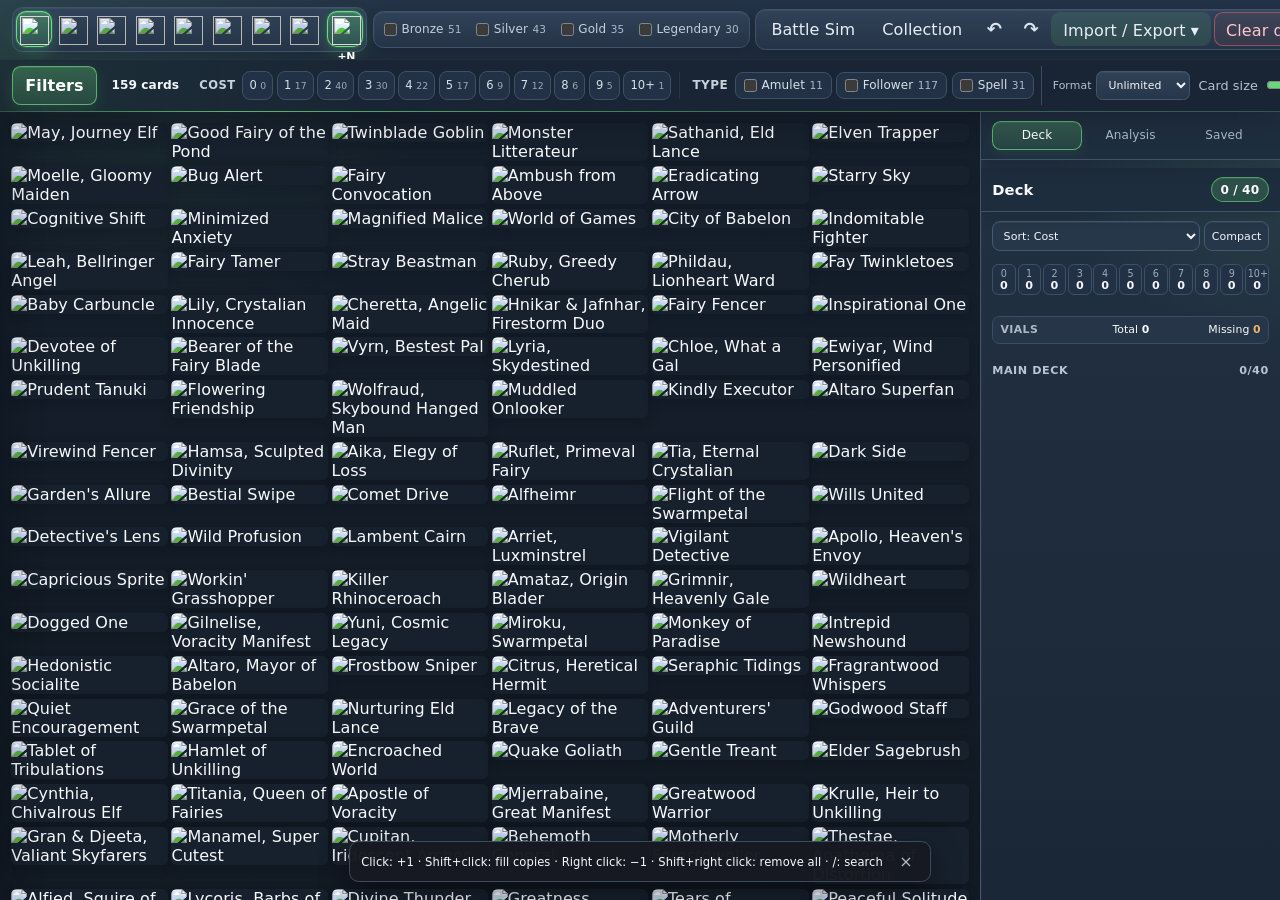
==== commit b8a5cb44: "chore: refresh Neutral pool UI modules" ====
--- a/index.html
+++ b/index.html
@@ -212,9 +212,9 @@
     </div>
   </dialog>
 
-  <script type="module" src="./js/modern-ui.js?v=20260818-1"></script>
+  <script type="module" src="./js/modern-ui.js?v=20260818-2"></script>
   <script type="module" src="./js/sidebar-collapse.js"></script>
-  <script type="module" src="./js/app.js"></script>
+  <script type="module" src="./js/app.js?v=20260818-2"></script>
   <script type="module" src="./js/io-menu.js"></script>
   <script type="module" src="./js/format-control.js"></script>
   <script type="module" src="./js/advanced-analysis-ui.js"></script>
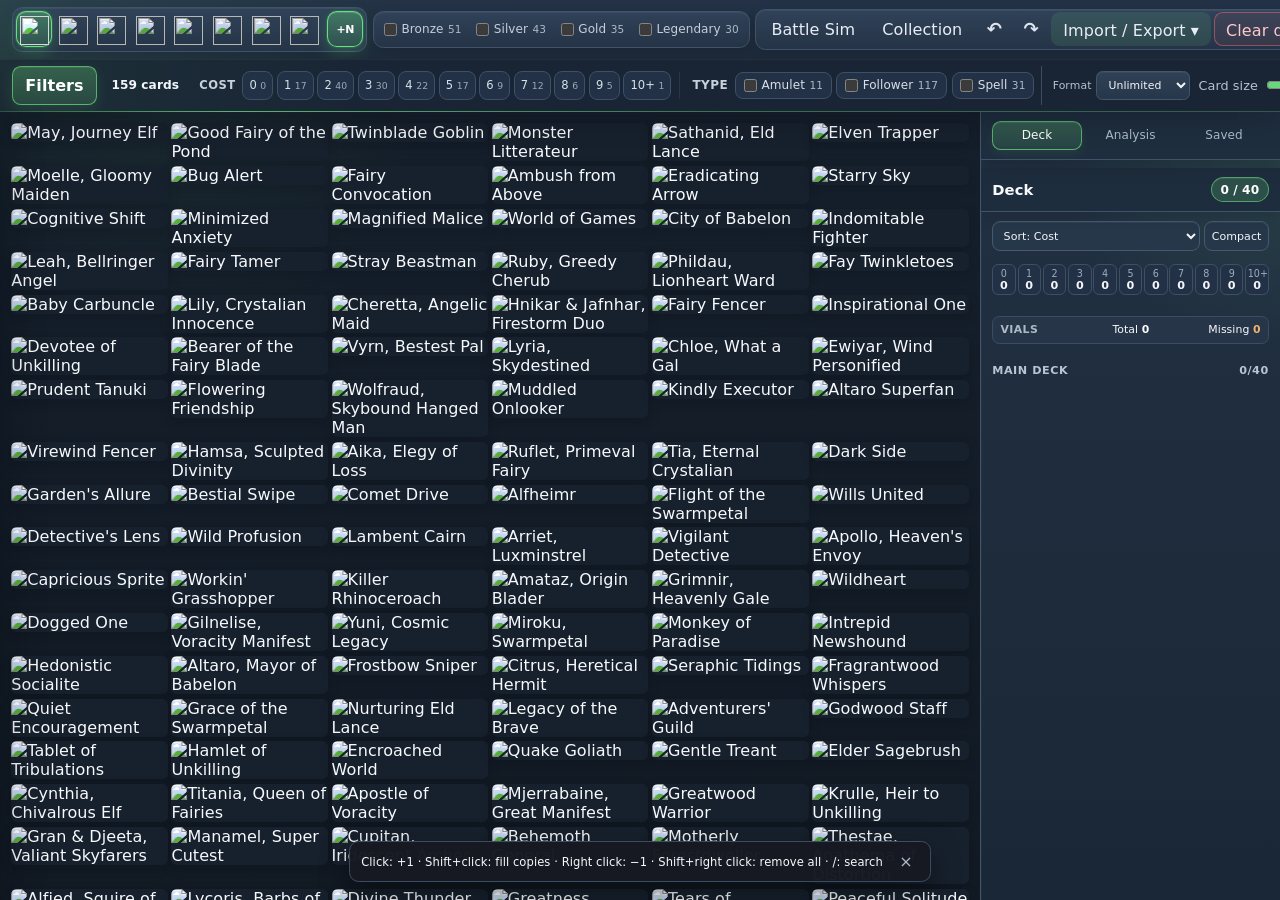
==== commit 03c3d59a: "chore: bust cache after Neutral UI fix" ====
--- a/index.html
+++ b/index.html
@@ -212,7 +212,7 @@
     </div>
   </dialog>
 
-  <script type="module" src="./js/modern-ui.js?v=20260818-2"></script>
+  <script type="module" src="./js/modern-ui.js?v=20260818-3"></script>
   <script type="module" src="./js/sidebar-collapse.js"></script>
   <script type="module" src="./js/app.js?v=20260818-2"></script>
   <script type="module" src="./js/io-menu.js"></script>
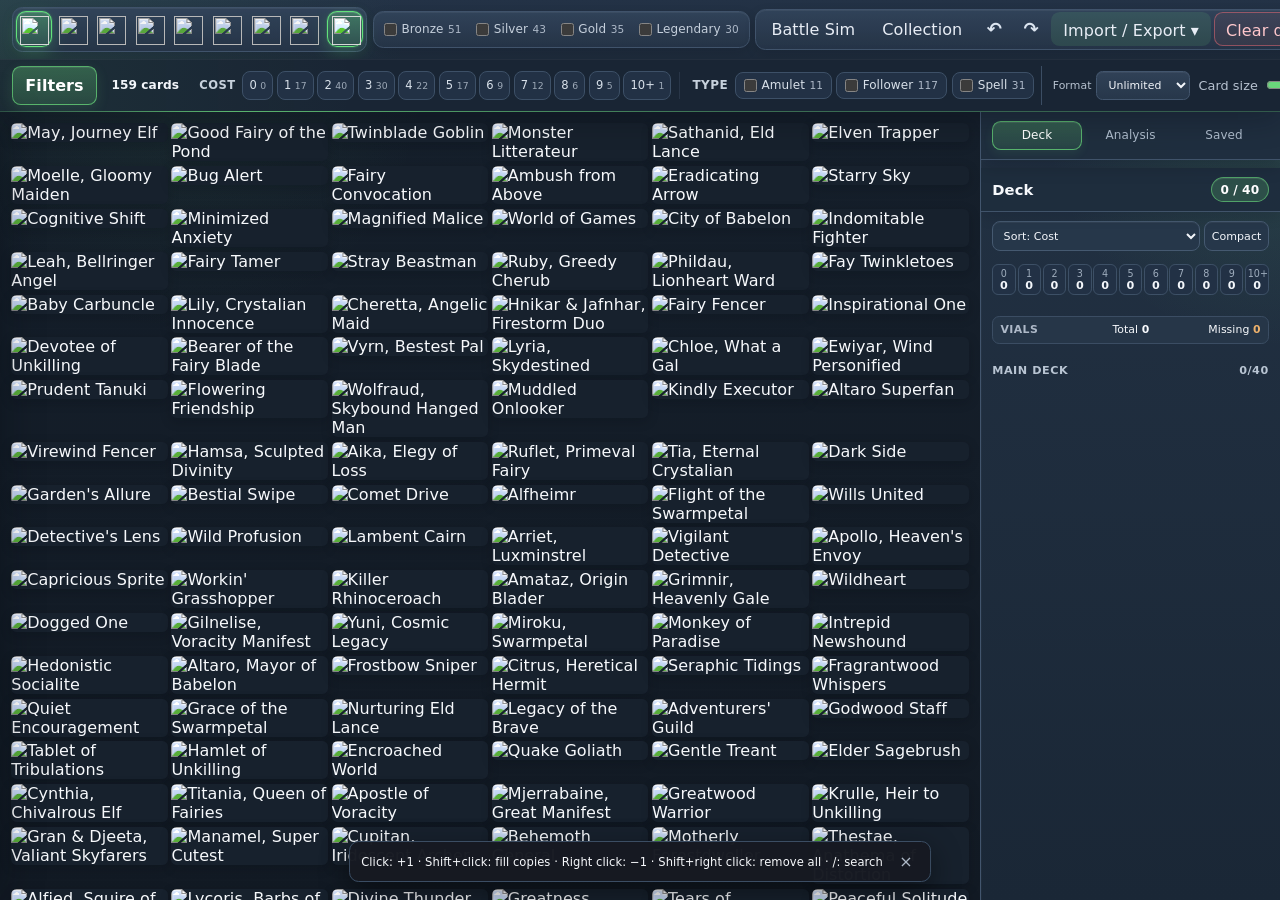
==== commit 167eb083: "feat: bootstrap automatic app updates" ====
--- a/index.html
+++ b/index.html
@@ -212,6 +212,7 @@
     </div>
   </dialog>
 
+  <script type="module" src="./js/version-guard.js?v=01.00.000"></script>
   <script type="module" src="./js/modern-ui.js?v=20260818-3"></script>
   <script type="module" src="./js/sidebar-collapse.js"></script>
   <script type="module" src="./js/app.js?v=20260818-2"></script>
